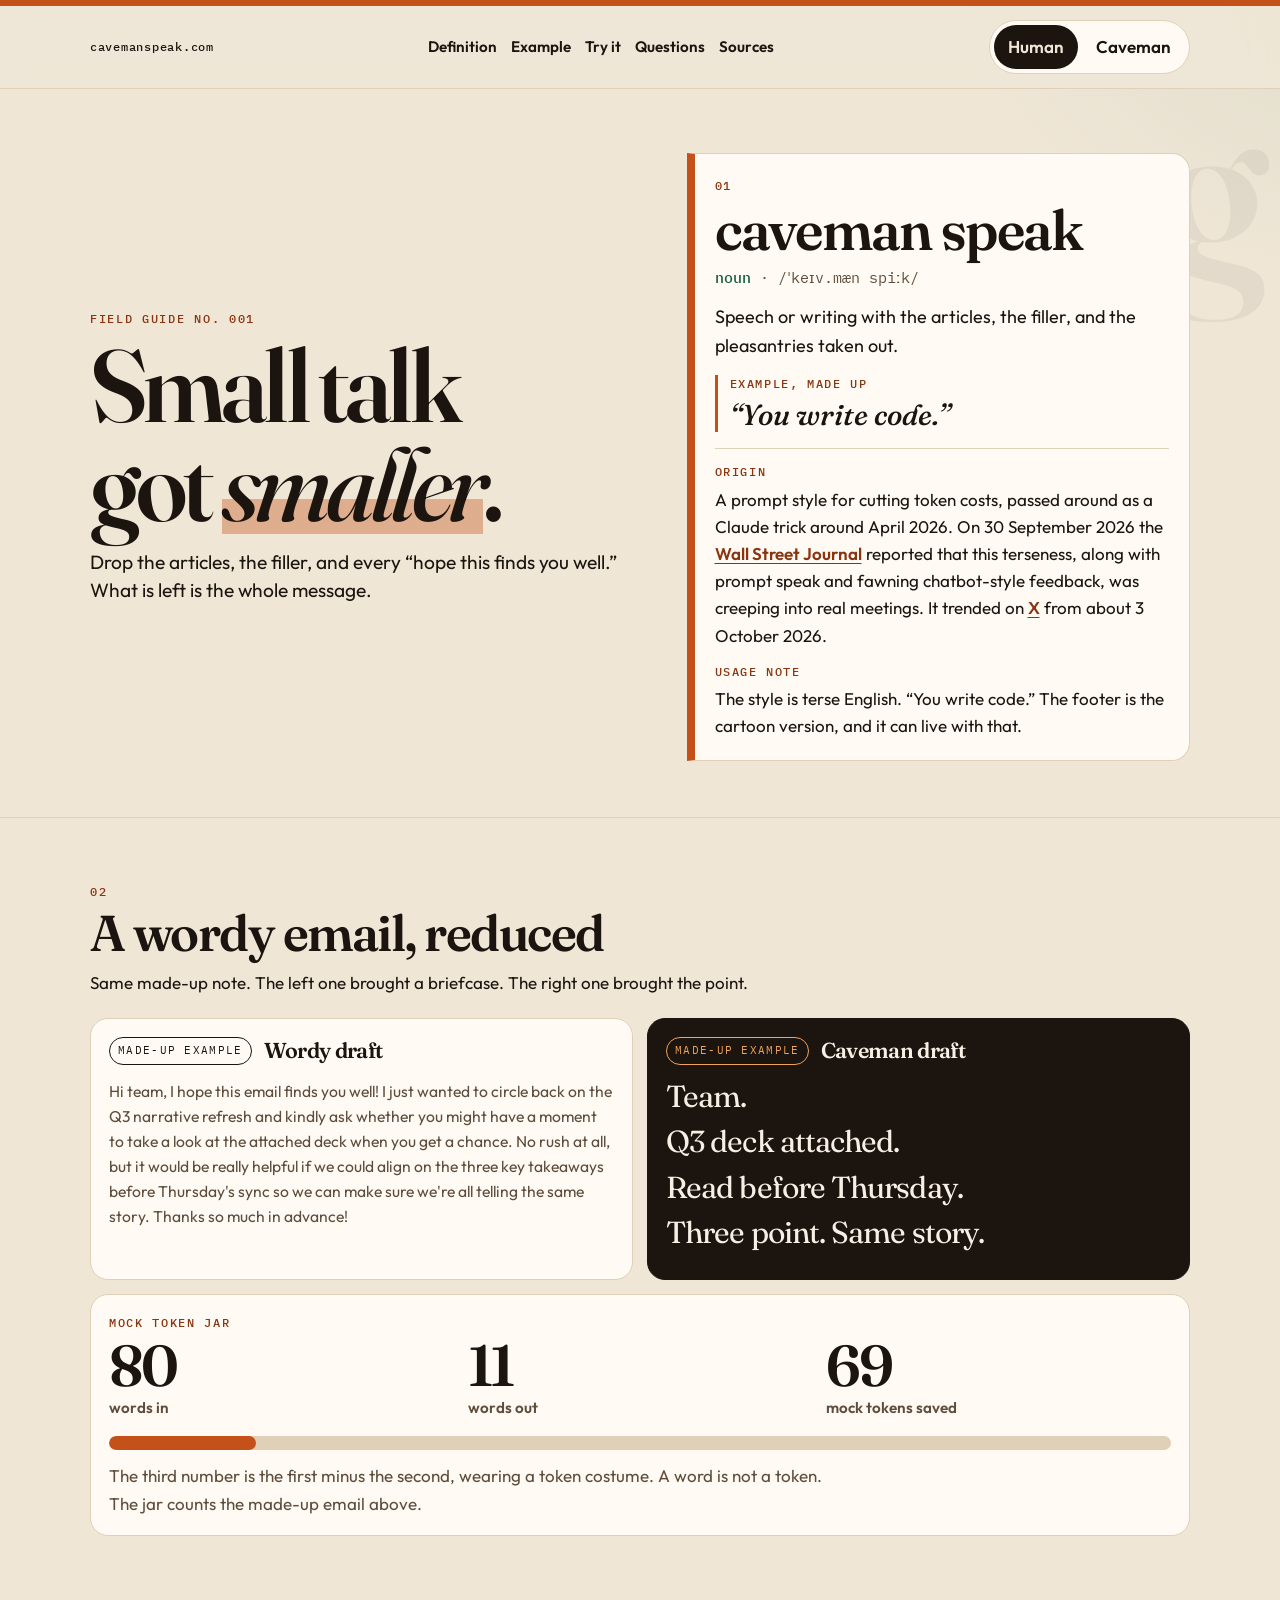
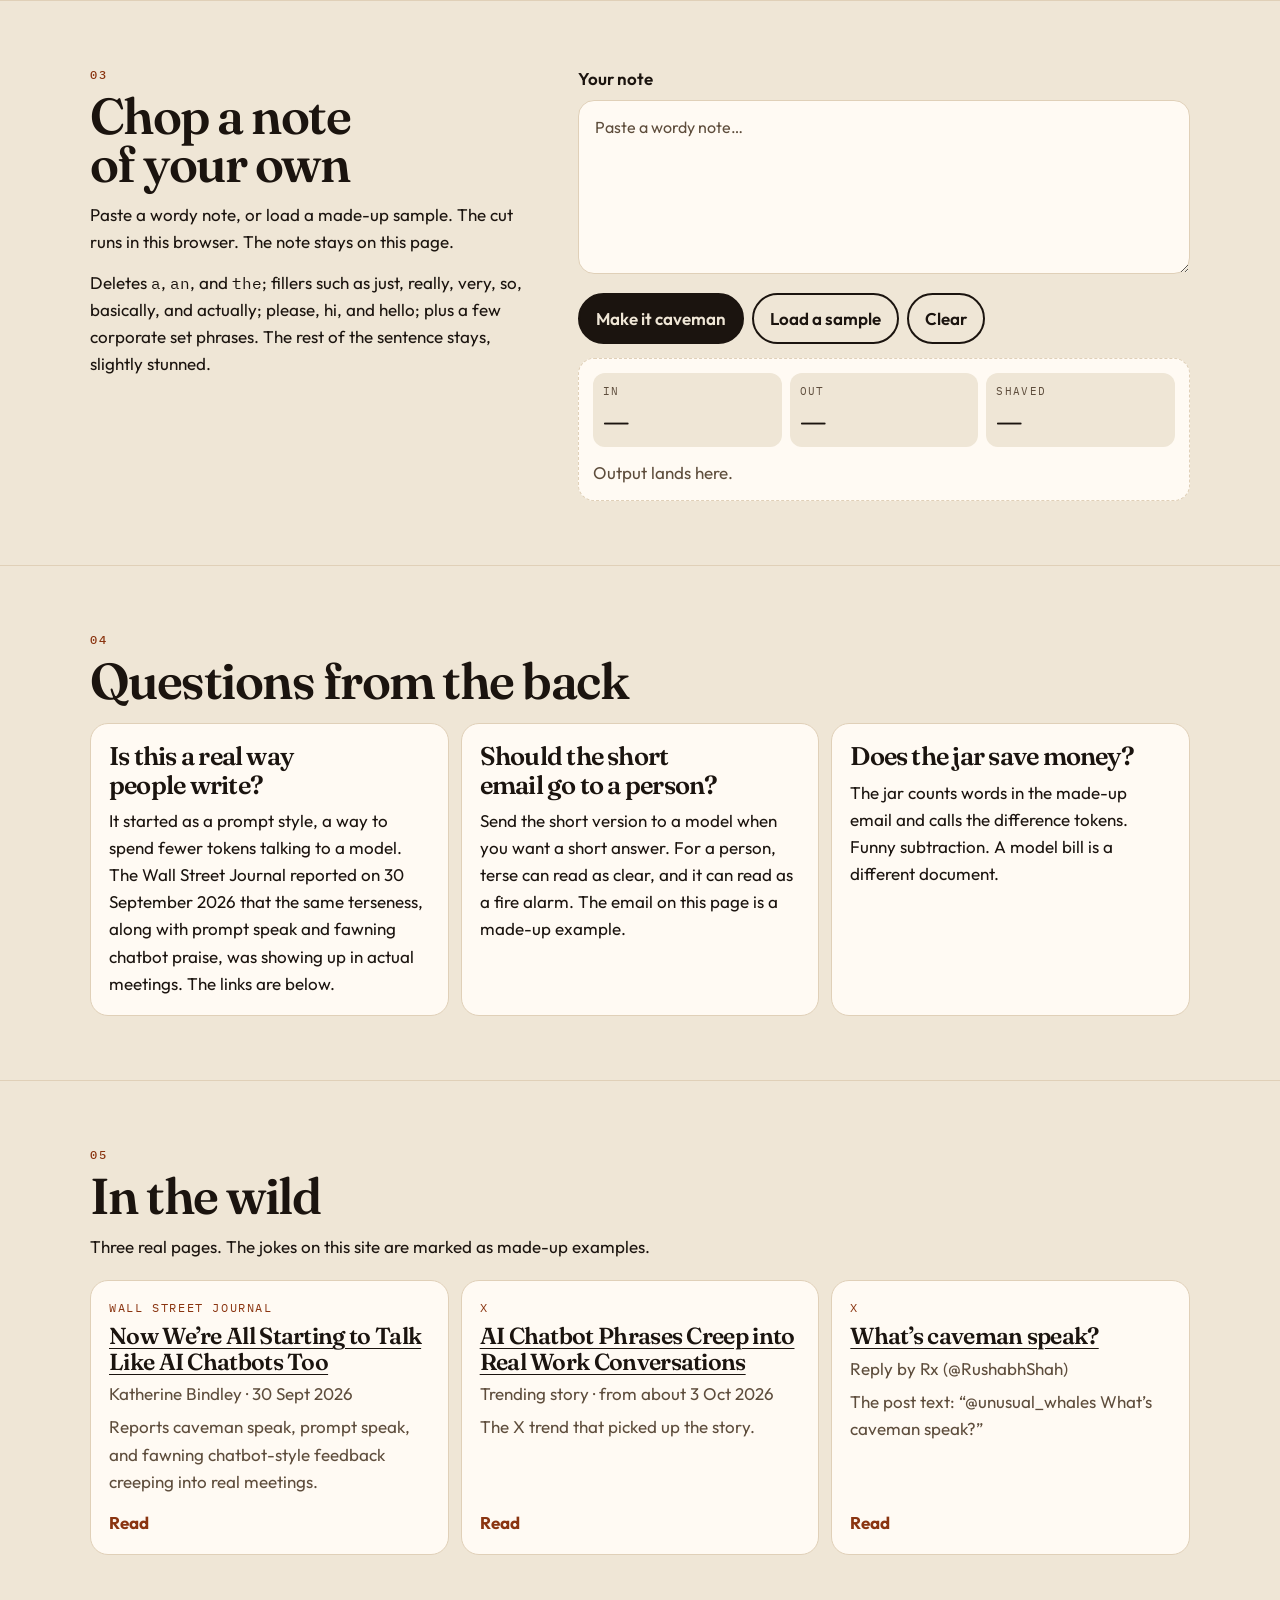
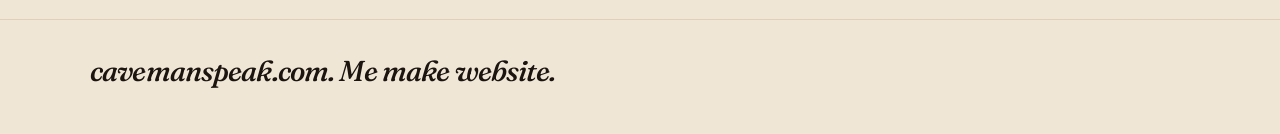
==== cavemanspeak/index.html @ 4d89d9ce "Add the cavemanspeak.com landing page. Give the repo one static folder per domain, with a cheeky cav" ====
<!DOCTYPE html>
<html lang="en">
<head>
  <meta charset="utf-8">
  <meta name="viewport" content="width=device-width, initial-scale=1">
  <title>Caveman speak — small talk got smaller</title>
  <meta name="description" content="Caveman speak: terse talk with no articles, filler, or pleasantries. A pocket definition, a made-up email, a toy counter, and the real sources.">
  <meta name="theme-color" content="#efe6d6">
  <meta name="format-detection" content="telephone=no">
  <link rel="canonical" href="https://cavemanspeak.com/">
  <meta property="og:type" content="website">
  <meta property="og:site_name" content="cavemanspeak.com">
  <meta property="og:title" content="Caveman speak — small talk got smaller">
  <meta property="og:description" content="Terse talk with no articles, filler, or pleasantries. A pocket definition, a made-up email, a toy counter, and the real sources.">
  <meta property="og:url" content="https://cavemanspeak.com/">
  <meta property="og:image" content="https://cavemanspeak.com/og.png">
  <meta property="og:image:type" content="image/png">
  <meta property="og:image:width" content="1200">
  <meta property="og:image:height" content="630">
  <meta property="og:image:alt" content="Caveman speak. Small talk got smaller. You write code.">
  <meta name="twitter:card" content="summary_large_image">
  <meta name="twitter:title" content="Caveman speak — small talk got smaller">
  <meta name="twitter:description" content="Terse talk with no articles, filler, or pleasantries. A pocket definition, a made-up email, a toy counter, and the real sources.">
  <meta name="twitter:image" content="https://cavemanspeak.com/og.png">
  <meta name="twitter:image:alt" content="Caveman speak. Small talk got smaller. You write code.">
  <link rel="icon" href="favicon.svg" type="image/svg+xml">
  <link rel="icon" href="favicon-32.png" type="image/png" sizes="32x32">
  <link rel="apple-touch-icon" href="apple-touch-icon.png">
  <script>
    (function () {
      try {
        if (localStorage.getItem("cavemanspeak-voice") === "caveman") {
          document.documentElement.dataset.mode = "caveman";
          var theme = document.querySelector('meta[name="theme-color"]');
          if (theme) theme.setAttribute("content", "#140e0a");
          document.title = "Caveman speak — small talk get small";
        }
      } catch (err) {}
    })();
  </script>
  <link rel="preconnect" href="https://fonts.googleapis.com">
  <link rel="preconnect" href="https://fonts.gstatic.com" crossorigin>
  <link href="https://fonts.googleapis.com/css2?family=Fraunces:ital,opsz,wght@0,9..144,500;0,9..144,600;0,9..144,700;1,9..144,500;1,9..144,600&family=IBM+Plex+Mono:wght@400;500&family=Outfit:wght@400;500;600;700&display=swap" rel="stylesheet">
  <link rel="stylesheet" href="styles.css">
  <script type="application/ld+json">
    {
      "@context": "https://schema.org",
      "@type": "WebPage",
      "name": "Caveman speak",
      "url": "https://cavemanspeak.com/",
      "inLanguage": "en",
      "description": "Caveman speak: terse talk with no articles, filler, or pleasantries. A pocket definition, a made-up email, a toy counter, and the real sources.",
      "about": {
        "@type": "DefinedTerm",
        "name": "caveman speak",
        "description": "Terse speech or writing with articles, filler, and pleasantries removed."
      }
    }
  </script>
</head>
<body>
  <a class="skip" href="#main">Skip to content</a>
  <header class="site-header" id="top">
    <div class="wrap header-inner">
      <p class="mark">cavemanspeak.com</p>
      <nav aria-label="On this page">
        <a href="#definition"><span class="say-human">Definition</span><span class="say-caveman">Mean</span></a>
        <a href="#example"><span class="say-human">Example</span><span class="say-caveman">Email</span></a>
        <a href="#try"><span class="say-human">Try it</span><span class="say-caveman">Cut</span></a>
        <a href="#questions"><span class="say-human">Questions</span><span class="say-caveman">Huh</span></a>
        <a href="#sources"><span class="say-human">Sources</span><span class="say-caveman">Proof</span></a>
      </nav>
      <div class="toggle" role="group" aria-label="Page voice">
        <button type="button" id="voice-human" aria-pressed="true">Human</button>
        <button type="button" id="voice-caveman" aria-pressed="false">Caveman</button>
      </div>
    </div>
  </header>

  <main id="main" tabindex="-1">
    <section class="hero">
      <div class="wrap hero-grid">
        <div class="hero-copy">
          <p class="kicker"><span class="say-human">Field guide no. 001</span><span class="say-caveman">Rock note no. 001</span></p>
          <h1>
            <span class="say-human">Small talk got <em>smaller</em>.</span>
            <span class="say-caveman">Small talk get <em>small</em>.</span>
          </h1>
          <p class="deck">
            <span class="say-human">Drop the articles, the filler, and every “hope this finds you well.” What is left is the whole message.</span>
            <span class="say-caveman">Drop article. Drop filler. Drop “hope this finds you well.” Rest is message.</span>
          </p>
        </div>

        <article class="specimen" id="definition">
          <p class="index-no">01</p>
          <h2 class="headword">caveman speak</h2>
          <p class="meta-line">
            <span class="pos"><span class="sr-only">Part of speech: </span>noun</span>
            <span aria-hidden="true"> · </span>
            <span class="pron"><span class="sr-only">Pronunciation: </span>/ˈkeɪv.mæn spiːk/</span>
          </p>
          <p class="definition">
            <span class="say-human">Speech or writing with the articles, the filler, and the pleasantries taken out.</span>
            <span class="say-caveman">Speech with article, filler, and pleasantry taken out.</span>
          </p>
          <div class="usage-block">
            <p class="field-label">Example, made up</p>
            <p class="usage">“You write code.”</p>
          </div>
          <hr class="rule">
          <p class="field-label">Origin</p>
          <p class="origin">
            <span class="say-human">A prompt style for cutting token costs, passed around as a Claude trick around April 2026. On 30 September 2026 the <a href="https://www.wsj.com/tech/ai/claude-chatgpt-ai-speak-chatbot-cb804933" target="_blank" rel="noopener noreferrer">Wall Street Journal<span class="sr-only"> (opens in a new tab): Now We’re All Starting to Talk Like AI Chatbots Too, Katherine Bindley, 30 Sept 2026</span></a> reported that this terseness, along with prompt speak and fawning chatbot-style feedback, was creeping into real meetings. It trended on <a href="https://x.com/i/trending/2106534716379746391" target="_blank" rel="noopener noreferrer">X<span class="sr-only"> (opens in a new tab): trending story, AI Chatbot Phrases Creep into Real Work Conversations</span></a> from about 3 October 2026.</span>
            <span class="say-caveman">Prompt style. Cut token cost. Claude trick, around April 2026. <a href="https://www.wsj.com/tech/ai/claude-chatgpt-ai-speak-chatbot-cb804933" target="_blank" rel="noopener noreferrer">Wall Street Journal<span class="sr-only"> (opens in a new tab): Now We’re All Starting to Talk Like AI Chatbots Too, Katherine Bindley, 30 Sept 2026</span></a>, 30 Sept 2026: terse talk, prompt speak, and fawning bot feedback creep into real meeting. <a href="https://x.com/i/trending/2106534716379746391" target="_blank" rel="noopener noreferrer">X<span class="sr-only"> (opens in a new tab): trending story, AI Chatbot Phrases Creep into Real Work Conversations</span></a> trend from about 3 Oct 2026.</span>
          </p>
          <p class="field-label">Usage note</p>
          <p>
            <span class="say-human">The style is terse English. “You write code.” The footer is the cartoon version, and it can live with that.</span>
            <span class="say-caveman">Style = terse English. “You write code.” Footer = cartoon. Footer fine.</span>
          </p>
        </article>
      </div>
    </section>

    <section class="block" id="example">
      <div class="wrap">
        <p class="index-no">02</p>
        <h2><span class="say-human">A wordy email, reduced</span><span class="say-caveman">Wordy email, reduced</span></h2>
        <p class="lede">
          <span class="say-human">Same made-up note. The left one brought a briefcase. The right one brought the point.</span>
          <span class="say-caveman">Same made-up note. Left one bring briefcase. Right one bring point.</span>
        </p>
        <div class="compare">
          <figure>
            <figcaption>
              <span class="tag">Made-up example</span>
              <span class="who say-human">Wordy draft</span>
              <span class="who say-caveman">Long draft</span>
            </figcaption>
            <div class="email" id="before-copy">
              <p>Hi team, I hope this email finds you well! I just wanted to circle back on the Q3 narrative refresh and kindly ask whether you might have a moment to take a look at the attached deck when you get a chance. No rush at all, but it would be really helpful if we could align on the three key takeaways before Thursday's sync so we can make sure we're all telling the same story. Thanks so much in advance!</p>
            </div>
          </figure>
          <figure class="after-card">
            <figcaption>
              <span class="tag">Made-up example</span>
              <span class="who say-human">Caveman draft</span>
              <span class="who say-caveman">Short draft</span>
            </figcaption>
            <div class="email grunt" id="after-copy">
              <p>Team.</p>
              <p>Q3 deck attached.</p>
              <p>Read before Thursday.</p>
              <p>Three point. Same story.</p>
            </div>
          </figure>
        </div>

        <div class="jar">
          <p class="kicker"><span class="say-human">Mock token jar</span><span class="say-caveman">Mock token jar</span></p>
          <div class="jar-grid">
            <p class="stat"><span class="stat-n" id="jar-in">80</span><span class="stat-l"><span class="say-human">words in</span><span class="say-caveman">word in</span></span></p>
            <p class="stat"><span class="stat-n" id="jar-out">11</span><span class="stat-l"><span class="say-human">words out</span><span class="say-caveman">word out</span></span></p>
            <p class="stat"><span class="stat-n" id="jar-saved">69</span><span class="stat-l"><span class="say-human">mock tokens saved</span><span class="say-caveman">fake token saved</span></span></p>
          </div>
          <div class="bar" id="bar" role="img" aria-label="11 of 80 words remain in the made-up example.">
            <span id="bar-fill"></span>
          </div>
          <p class="caption">
            <span class="say-human">The third number is the first minus the second, wearing a token costume. A word is not a token. The jar counts the made-up email above.</span>
            <span class="say-caveman">Third number = first minus second. Word in token costume. Jar count made-up email above.</span>
          </p>
        </div>
      </div>
    </section>

    <section class="block" id="try">
      <div class="wrap try-grid">
        <div>
          <p class="index-no">03</p>
          <h2><span class="say-human">Chop a note of your own</span><span class="say-caveman">Chop own note</span></h2>
          <p class="lede">
            <span class="say-human">Paste a wordy note, or load a made-up sample. The cut runs in this browser. The note stays on this page.</span>
            <span class="say-caveman">Paste wordy note, or load made-up sample. Cut run in this browser. Note stay on this page.</span>
          </p>
          <p class="help" id="toy-help">
            <span class="say-human">Deletes <em>a</em>, <em>an</em>, and <em>the</em>; fillers such as just, really, very, so, basically, and actually; please, hi, and hello; plus a few corporate set phrases. The rest of the sentence stays, slightly stunned.</span>
            <span class="say-caveman">Delete a, an, the. Delete just, really, very, so, basically, actually. Delete please, hi, hello. Delete few corporate phrase. Rest of sentence stay.</span>
          </p>
        </div>
        <form id="chopper" aria-describedby="toy-help">
          <label for="note">Your note</label>
          <textarea id="note" name="note" rows="6" maxlength="4000" spellcheck="true" placeholder="Paste a wordy note…"></textarea>
          <div class="actions">
            <button type="submit" class="btn"><span class="say-human">Make it caveman</span><span class="say-caveman">Cut note</span></button>
            <button type="button" class="btn secondary" id="load-sample"><span class="say-human">Load a sample</span><span class="say-caveman">Load sample</span></button>
            <button type="button" class="btn secondary" id="clear-note"><span class="say-human">Clear</span><span class="say-caveman">Wipe</span></button>
          </div>
          <div class="toy-stage" id="toy-stage">
            <dl class="counts">
              <div>
                <dt><span class="say-human">In</span><span class="say-caveman">In</span></dt>
                <dd id="count-in">—</dd>
              </div>
              <div>
                <dt><span class="say-human">Out</span><span class="say-caveman">Out</span></dt>
                <dd id="count-out">—</dd>
              </div>
              <div>
                <dt><span class="say-human">Shaved</span><span class="say-caveman">Gone</span></dt>
                <dd id="count-cut">—</dd>
              </div>
            </dl>
            <p id="toy-hint" class="hint"><span class="say-human">Output lands here.</span><span class="say-caveman">Result land here.</span></p>
            <p id="toy-out" aria-live="polite"></p>
          </div>
          <noscript>
            <p>The chopper needs JavaScript. The made-up email above still works.</p>
          </noscript>
        </form>
      </div>
    </section>

    <section class="block" id="questions">
      <div class="wrap">
        <p class="index-no">04</p>
        <h2><span class="say-human">Questions from the back</span><span class="say-caveman">Question from back</span></h2>
        <div class="faq">
          <article>
            <h3><span class="say-human">Is this a real way people write?</span><span class="say-caveman">People write like this?</span></h3>
            <p>
              <span class="say-human">It started as a prompt style, a way to spend fewer tokens talking to a model. The Wall Street Journal reported on 30 September 2026 that the same terseness, along with prompt speak and fawning chatbot praise, was showing up in actual meetings. The links are below.</span>
              <span class="say-caveman">Start as prompt. Save token. Journal say 30 Sept 2026: terse talk, prompt speak, and fawning bot praise show up in meeting. Link below.</span>
            </p>
          </article>
          <article>
            <h3><span class="say-human">Should the short email go to a person?</span><span class="say-caveman">Send short email to human?</span></h3>
            <p>
              <span class="say-human">Send the short version to a model when you want a short answer. For a person, terse can read as clear, and it can read as a fire alarm. The email on this page is a made-up example.</span>
              <span class="say-caveman">Short prompt to robot, fine. Short note to human, read room. Email on this page is made-up example.</span>
            </p>
          </article>
          <article>
            <h3><span class="say-human">Does the jar save money?</span><span class="say-caveman">Jar save money?</span></h3>
            <p>
              <span class="say-human">The jar counts words in the made-up email and calls the difference tokens. Funny subtraction. A model bill is a different document.</span>
              <span class="say-caveman">Jar count word in made-up email. Jar call difference token. Model bill is different document.</span>
            </p>
          </article>
        </div>
      </div>
    </section>

    <section class="block" id="sources">
      <div class="wrap">
        <p class="index-no">05</p>
        <h2><span class="say-human">In the wild</span><span class="say-caveman">In wild</span></h2>
        <p class="lede">
          <span class="say-human">Three real pages. The jokes on this site are marked as made-up examples.</span>
          <span class="say-caveman">Three real page. Joke on this site marked made-up example.</span>
        </p>
        <ul class="sources">
          <li>
            <a href="https://www.wsj.com/tech/ai/claude-chatgpt-ai-speak-chatbot-cb804933" target="_blank" rel="noopener noreferrer">
              <span class="src-kicker">Wall Street Journal</span>
              <span class="src-title">Now We’re All Starting to Talk Like AI Chatbots Too</span>
              <span class="src-meta">Katherine Bindley · 30 Sept 2026</span>
              <span class="src-blurb">Reports caveman speak, prompt speak, and fawning chatbot-style feedback creeping into real meetings.</span>
              <span class="src-go">Read <span class="sr-only">(opens in a new tab)</span></span>
            </a>
          </li>
          <li>
            <a href="https://x.com/i/trending/2106534716379746391" target="_blank" rel="noopener noreferrer">
              <span class="src-kicker">X</span>
              <span class="src-title">AI Chatbot Phrases Creep into Real Work Conversations</span>
              <span class="src-meta">Trending story · from about 3 Oct 2026</span>
              <span class="src-blurb">The X trend that picked up the story.</span>
              <span class="src-go">Read <span class="sr-only">(opens in a new tab)</span></span>
            </a>
          </li>
          <li>
            <a href="https://x.com/RushabhShah/status/2106486625966735460" target="_blank" rel="noopener noreferrer">
              <span class="src-kicker">X</span>
              <span class="src-title">What’s caveman speak?</span>
              <span class="src-meta">Reply by Rx (@RushabhShah)</span>
              <span class="src-blurb">The post text: “@unusual_whales What’s caveman speak?”</span>
              <span class="src-go">Read <span class="sr-only">(opens in a new tab)</span></span>
            </a>
          </li>
        </ul>
      </div>
    </section>
  </main>

  <footer class="site-footer">
    <div class="wrap">
      <p>cavemanspeak.com. Me make website.</p>
    </div>
  </footer>
  <p id="mode-status" class="sr-only" aria-live="polite"></p>
  <script src="site.js"></script>
</body>
</html>
---- cavemanspeak/styles.css ----
:root {
  --bg: #efe6d6;
  --ink: #1b140f;
  --muted: #5e4d3c;
  --card: #fffaf3;
  --line: #e0d0b8;
  --clay: #c4511a;
  --clay-deep: #8a3410;
  --moss: #145c3e;
  --focus: #8a3410;
  --glow-a: rgba(196, 81, 26, 0.1);
  --glow-b: rgba(20, 92, 62, 0.07);
  --header: rgba(239, 230, 214, 0.94);
  --serif: "Fraunces", "Iowan Old Style", Georgia, serif;
  --sans: "Outfit", "Avenir Next", "Segoe UI", sans-serif;
  --mono: "IBM Plex Mono", ui-monospace, monospace;
  color-scheme: light;
}

:root[data-mode="caveman"] {
  --bg: #140e0a;
  --ink: #f6efe4;
  --muted: #d4c3ae;
  --card: #241910;
  --line: #4a3828;
  --clay: #f0a35a;
  --clay-deep: #f0a35a;
  --moss: #9dceb0;
  --focus: #f0a35a;
  --glow-a: rgba(240, 163, 90, 0.16);
  --glow-b: rgba(196, 81, 26, 0.1);
  --header: rgba(20, 14, 10, 0.94);
  color-scheme: dark;
}

*,
*::before,
*::after {
  box-sizing: border-box;
}

[hidden] {
  display: none !important;
}

html {
  scroll-behavior: smooth;
}

body {
  margin: 0;
  min-height: 100vh;
  display: flex;
  flex-direction: column;
  color: var(--ink);
  background-color: var(--bg);
  background-image:
    radial-gradient(1000px 480px at -10% -10%, var(--glow-a), transparent 60%),
    radial-gradient(820px 520px at 110% 0%, var(--glow-b), transparent 55%);
  font-family: var(--sans);
  font-size: 1.0625rem;
  line-height: 1.6;
}

main {
  flex: 1;
}

p {
  margin: 0 0 0.8em;
}

p:last-child {
  margin-bottom: 0;
}

h1,
h2,
h3 {
  font-family: var(--serif);
  font-optical-sizing: auto;
  font-weight: 600;
  letter-spacing: -0.03em;
  line-height: 0.96;
  text-wrap: balance;
}

a {
  color: var(--clay-deep);
  text-underline-offset: 0.18em;
}

a:hover {
  color: var(--ink);
}

:focus {
  outline: none;
}

:focus-visible {
  outline: 3px solid var(--focus);
  outline-offset: 3px;
}

.skip {
  position: absolute;
  left: 12px;
  top: 12px;
  transform: translateY(-160%);
  background: #1b140f;
  color: #f6efe4;
  padding: 10px 14px;
  border-radius: 999px;
  z-index: 30;
  text-decoration: none;
  font-weight: 600;
}

.skip:focus {
  transform: none;
}

.sr-only {
  position: absolute;
  width: 1px;
  height: 1px;
  padding: 0;
  margin: -1px;
  overflow: hidden;
  clip: rect(0, 0, 0, 0);
  white-space: nowrap;
  border: 0;
}

.say-caveman {
  display: none;
}

:root[data-mode="caveman"] .say-human {
  display: none;
}

:root[data-mode="caveman"] .say-caveman {
  display: inline;
}

.wrap {
  width: min(1100px, calc(100% - 32px));
  margin-inline: auto;
}

.site-header {
  position: sticky;
  top: 0;
  z-index: 10;
  border-top: 6px solid var(--clay);
  border-bottom: 1px solid var(--line);
  background: var(--header);
  backdrop-filter: blur(12px);
}

.header-inner {
  display: flex;
  flex-wrap: wrap;
  align-items: center;
  justify-content: space-between;
  gap: 10px 18px;
  padding: 12px 0;
}

.mark {
  margin: 0;
  font-family: var(--mono);
  font-size: 0.78rem;
  letter-spacing: 0.06em;
  font-weight: 500;
}

nav {
  display: flex;
  flex-wrap: wrap;
  gap: 6px 14px;
  order: 3;
  width: 100%;
}

nav a {
  color: var(--ink);
  font-weight: 600;
  font-size: 0.95rem;
  text-decoration-color: transparent;
  text-underline-offset: 0.22em;
}

nav a:hover,
nav a:focus-visible {
  text-decoration-color: currentColor;
  color: var(--ink);
}

.toggle {
  display: inline-flex;
  gap: 4px;
  padding: 4px;
  border: 1px solid var(--line);
  border-radius: 999px;
  background: var(--card);
}

.toggle button {
  border: 0;
  background: transparent;
  color: var(--ink);
  border-radius: 999px;
  min-height: 44px;
  padding: 8px 14px;
  font: inherit;
  font-weight: 600;
  cursor: pointer;
}

.toggle button:hover {
  background: var(--line);
}

.toggle button[aria-pressed="true"] {
  background: var(--ink);
  color: var(--bg);
}

.toggle button[aria-pressed="true"]:hover {
  background: var(--ink);
}

.hero {
  position: relative;
  overflow: clip;
  padding: 36px 0 28px;
}

.hero::before {
  content: "ug";
  position: absolute;
  right: 2%;
  top: 8px;
  font-family: var(--serif);
  font-weight: 600;
  font-size: clamp(6rem, 18vw, 14rem);
  line-height: 0.8;
  letter-spacing: -0.06em;
  color: var(--ink);
  opacity: 0.05;
  pointer-events: none;
  user-select: none;
}

.hero-copy,
.specimen {
  position: relative;
}

.kicker,
.index-no {
  margin: 0 0 8px;
  font-family: var(--mono);
  font-size: 0.75rem;
  letter-spacing: 0.14em;
  text-transform: uppercase;
  color: var(--clay-deep);
  font-weight: 500;
}

h1 {
  margin: 0 0 16px;
  font-size: clamp(2.8rem, 11vw, 6.4rem);
  letter-spacing: -0.045em;
}

h1 em {
  font-style: italic;
  font-weight: 500;
  background-image: linear-gradient(transparent 62%, rgba(196, 81, 26, 0.38) 62%, rgba(196, 81, 26, 0.38) 90%, transparent 90%);
}

:root[data-mode="caveman"] h1 em {
  background-image: linear-gradient(transparent 62%, rgba(240, 163, 90, 0.45) 62%, rgba(240, 163, 90, 0.45) 90%, transparent 90%);
}

.deck {
  max-width: 36rem;
  font-size: 1.2rem;
  line-height: 1.45;
}

.specimen {
  margin-top: 28px;
  background: var(--card);
  border: 1px solid var(--line);
  border-left: 8px solid var(--clay);
  border-radius: 0 18px 18px 0;
  padding: 22px 20px 20px;
}

.headword {
  margin: 0;
  font-size: clamp(2.3rem, 5vw, 3.5rem);
}

.meta-line {
  margin: 8px 0 14px;
  color: var(--muted);
  font-family: var(--mono);
  font-size: 0.95rem;
}

.pos {
  color: var(--moss);
  font-weight: 500;
}

.definition {
  font-size: 1.125rem;
}

.field-label {
  margin: 14px 0 4px;
  font-family: var(--mono);
  font-size: 0.72rem;
  letter-spacing: 0.14em;
  text-transform: uppercase;
  color: var(--clay-deep);
  font-weight: 500;
}

.usage-block {
  margin: 14px 0 4px;
  padding-left: 12px;
  border-left: 3px solid var(--clay);
}

.usage {
  margin: 0;
  font-family: var(--serif);
  font-style: italic;
  font-weight: 500;
  font-size: clamp(1.45rem, 3vw, 1.8rem);
  line-height: 1.2;
}

.rule {
  border: 0;
  border-top: 1px solid var(--line);
  margin: 16px 0 4px;
}

.origin a {
  font-weight: 600;
}

.block {
  padding: 48px 0;
  border-top: 1px solid var(--line);
  scroll-margin-top: 6.5rem;
}

#definition {
  scroll-margin-top: 6.5rem;
}

h2 {
  margin: 0 0 12px;
  font-size: clamp(2rem, 5vw, 3.15rem);
}

.lede,
.help {
  max-width: 42rem;
}

.help em {
  font-family: var(--mono);
  font-style: normal;
  font-size: 0.92em;
}

.compare {
  display: grid;
  gap: 14px;
  margin-top: 22px;
}

figure {
  margin: 0;
  display: flex;
  flex-direction: column;
  gap: 14px;
  min-width: 0;
  background: var(--card);
  border: 1px solid var(--line);
  border-radius: 18px;
  padding: 18px;
}

figcaption {
  display: flex;
  flex-wrap: wrap;
  align-items: center;
  gap: 8px 12px;
}

.tag {
  font-family: var(--mono);
  font-size: 0.68rem;
  letter-spacing: 0.12em;
  text-transform: uppercase;
  border: 1px solid currentColor;
  border-radius: 999px;
  padding: 4px 8px;
}

.who {
  font-family: var(--serif);
  font-size: 1.35rem;
  font-weight: 600;
  letter-spacing: -0.03em;
  line-height: 1;
}

.email {
  color: var(--muted);
  font-size: 0.98rem;
}

.after-card {
  background: #1b140f;
  color: #f6efe4;
  border-color: #1b140f;
}

.after-card .tag {
  color: #f0a35a;
}

.after-card .email,
.after-card .who {
  color: #f6efe4;
}

.grunt p {
  font-family: var(--serif);
  font-size: clamp(1.45rem, 2.4vw, 1.9rem);
  line-height: 1.15;
  letter-spacing: -0.03em;
  color: #f6efe4;
  margin: 0 0 0.35em;
}

:root[data-mode="caveman"] .after-card {
  background: #f6efe4;
  color: #1b140f;
  border-color: #f6efe4;
}

:root[data-mode="caveman"] .after-card .tag {
  color: #8a3410;
}

:root[data-mode="caveman"] .after-card .email,
:root[data-mode="caveman"] .after-card .who,
:root[data-mode="caveman"] .grunt p {
  color: #1b140f;
}

.jar {
  margin-top: 14px;
  background: var(--card);
  border: 1px solid var(--line);
  border-radius: 18px;
  padding: 18px;
}

.jar-grid {
  display: grid;
  gap: 14px;
  margin: 8px 0 16px;
}

.stat {
  margin: 0;
}

.stat-n {
  display: block;
  font-family: var(--serif);
  font-size: clamp(2.6rem, 6vw, 3.6rem);
  line-height: 0.9;
  letter-spacing: -0.04em;
  font-weight: 600;
}

.stat-l {
  display: block;
  margin-top: 4px;
  color: var(--muted);
  font-weight: 600;
  font-size: 0.95rem;
}

.bar {
  height: 14px;
  border-radius: 999px;
  background: var(--line);
  overflow: hidden;
}

#bar-fill {
  display: block;
  width: 13.75%;
  height: 100%;
  background: var(--clay);
  border-radius: inherit;
}

.caption {
  margin: 12px 0 0;
  color: var(--muted);
  max-width: 46rem;
}

.try-grid {
  display: grid;
  gap: 22px;
}

label {
  display: block;
  margin-bottom: 8px;
  font-weight: 600;
}

textarea {
  width: 100%;
  min-height: 150px;
  resize: vertical;
  border-radius: 16px;
  border: 1px solid var(--line);
  background: var(--card);
  color: var(--ink);
  padding: 14px 16px;
  font: inherit;
  font-size: 1rem;
  line-height: 1.5;
  caret-color: var(--clay);
}

textarea::placeholder {
  color: var(--muted);
  opacity: 1;
}

.actions {
  display: flex;
  flex-wrap: wrap;
  gap: 8px;
  margin-top: 12px;
}

.btn {
  border: 2px solid var(--ink);
  background: var(--ink);
  color: var(--bg);
  border-radius: 999px;
  min-height: 48px;
  padding: 10px 16px;
  font: inherit;
  font-weight: 600;
  cursor: pointer;
}

.btn:hover {
  background: var(--clay-deep);
  border-color: var(--clay-deep);
  color: #fffaf3;
}

:root[data-mode="caveman"] .btn:hover {
  background: var(--clay);
  border-color: var(--clay);
  color: #1b140f;
}

.btn.secondary {
  background: transparent;
  color: var(--ink);
}

.btn.secondary:hover,
:root[data-mode="caveman"] .btn.secondary:hover {
  background: var(--card);
  border-color: var(--ink);
  color: var(--ink);
}

.toy-stage {
  margin-top: 14px;
  padding: 14px;
  border-radius: 16px;
  border: 1px dashed var(--line);
  background: var(--card);
}

.toy-stage.is-ready {
  border-style: solid;
}

.counts {
  display: grid;
  grid-template-columns: repeat(3, minmax(0, 1fr));
  gap: 8px;
  margin: 0 0 12px;
}

.counts div {
  background: var(--bg);
  border-radius: 12px;
  padding: 10px;
}

.counts dt {
  margin: 0;
  font-family: var(--mono);
  font-size: 0.68rem;
  letter-spacing: 0.12em;
  text-transform: uppercase;
  color: var(--muted);
}

.counts dd {
  margin: 4px 0 0;
  font-family: var(--serif);
  font-size: clamp(1.6rem, 4vw, 2rem);
  line-height: 1;
  font-weight: 600;
}

.hint {
  margin: 0;
  color: var(--muted);
}

#toy-out {
  margin: 0;
  font-family: var(--serif);
  font-size: clamp(1.35rem, 3vw, 1.7rem);
  line-height: 1.25;
  letter-spacing: -0.02em;
  white-space: pre-wrap;
  overflow-wrap: anywhere;
}

#toy-out:empty {
  display: none;
}

.faq {
  display: grid;
  gap: 12px;
  margin-top: 18px;
}

.faq article {
  background: var(--card);
  border: 1px solid var(--line);
  border-radius: 18px;
  padding: 18px;
}

.faq h3 {
  margin: 0 0 8px;
  font-size: clamp(1.35rem, 2vw, 1.6rem);
  line-height: 1.1;
}

.sources {
  list-style: none;
  padding: 0;
  margin: 20px 0 0;
  display: grid;
  gap: 12px;
}

.sources a {
  display: flex;
  flex-direction: column;
  align-items: flex-start;
  gap: 6px;
  height: 100%;
  padding: 18px;
  border: 1px solid var(--line);
  border-radius: 18px;
  background: var(--card);
  color: inherit;
  text-decoration: none;
}

.sources a:hover {
  border-color: var(--ink);
  color: inherit;
}

.src-kicker {
  font-family: var(--mono);
  font-size: 0.72rem;
  letter-spacing: 0.14em;
  text-transform: uppercase;
  color: var(--clay-deep);
}

.src-title {
  font-family: var(--serif);
  font-size: 1.45rem;
  line-height: 1.1;
  letter-spacing: -0.03em;
  font-weight: 600;
  text-decoration: underline;
  text-decoration-thickness: 1px;
  text-underline-offset: 0.16em;
}

.src-meta,
.src-blurb {
  color: var(--muted);
}

.src-go {
  margin-top: auto;
  padding-top: 8px;
  font-weight: 700;
  color: var(--clay-deep);
}

.site-footer {
  border-top: 1px solid var(--line);
  padding: 28px 0 40px;
}

.site-footer p {
  margin: 0;
  font-family: var(--serif);
  font-style: italic;
  font-weight: 500;
  font-size: clamp(1.35rem, 3vw, 1.8rem);
  letter-spacing: -0.03em;
}

@media (min-width: 720px) {
  .wrap {
    width: min(1100px, calc(100% - 64px));
  }

  .jar-grid {
    grid-template-columns: repeat(3, 1fr);
  }

  .faq {
    grid-template-columns: repeat(3, 1fr);
    align-items: stretch;
  }
}

@media (min-width: 880px) {
  .header-inner {
    display: grid;
    grid-template-columns: auto 1fr auto;
    align-items: center;
    gap: 24px;
    padding: 14px 0;
  }

  nav {
    order: 0;
    width: auto;
    justify-content: center;
  }

  .hero {
    padding: 64px 0 56px;
  }

  .hero-grid {
    display: grid;
    grid-template-columns: minmax(0, 1.05fr) minmax(300px, 0.95fr);
    gap: 40px;
    align-items: center;
  }

  .specimen {
    margin-top: 0;
  }

  .compare {
    grid-template-columns: 1fr 1fr;
    align-items: stretch;
  }

  .try-grid {
    grid-template-columns: minmax(0, 0.85fr) minmax(0, 1.15fr);
    gap: 36px;
    align-items: start;
  }

  .sources {
    grid-template-columns: repeat(3, 1fr);
  }

  .block {
    padding: 64px 0;
  }
}

@media (forced-colors: active) {
  .specimen,
  figure,
  .jar,
  .faq article,
  .sources a,
  .toy-stage,
  .toggle {
    border: 1px solid CanvasText;
  }

  #bar-fill,
  .btn,
  .toggle button[aria-pressed="true"] {
    forced-color-adjust: none;
  }
}

@media (prefers-reduced-motion: reduce) {
  html {
    scroll-behavior: auto;
  }

  *,
  *::before,
  *::after {
    transition: none !important;
    animation: none !important;
  }
}
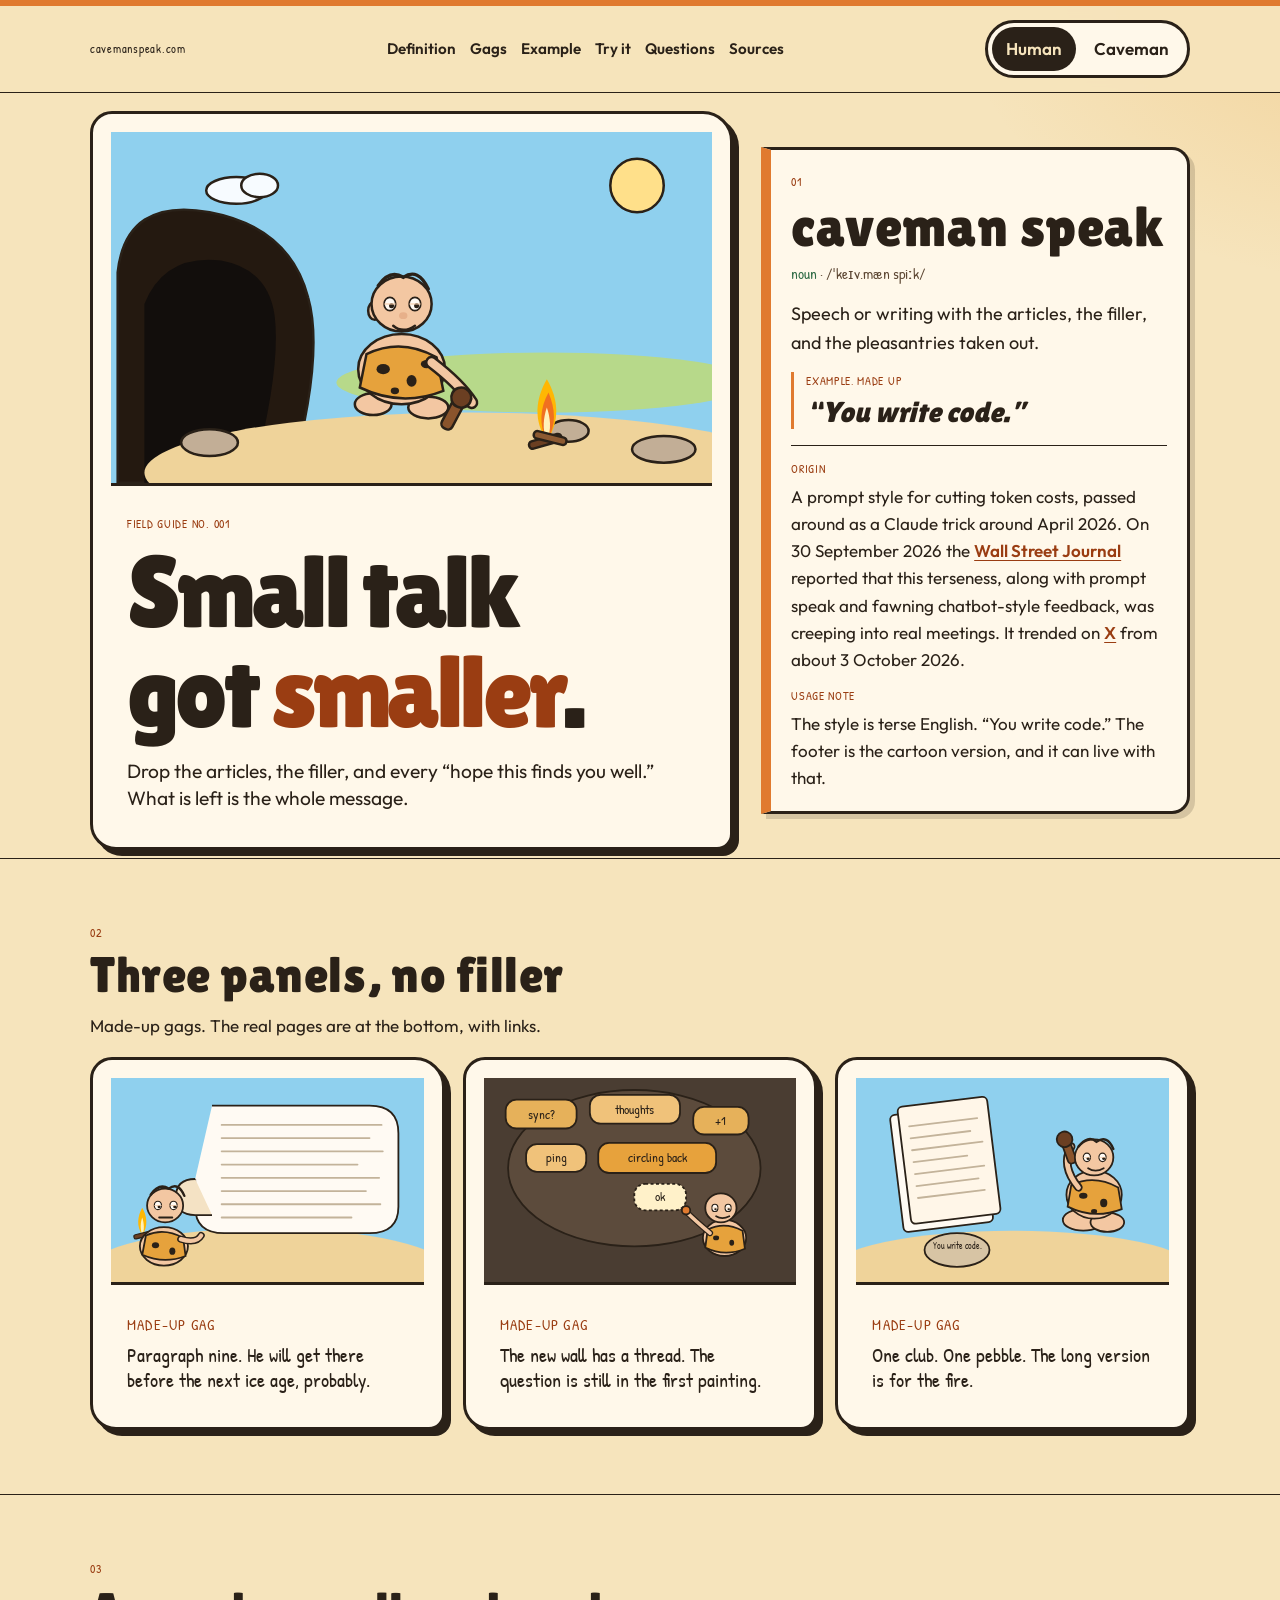
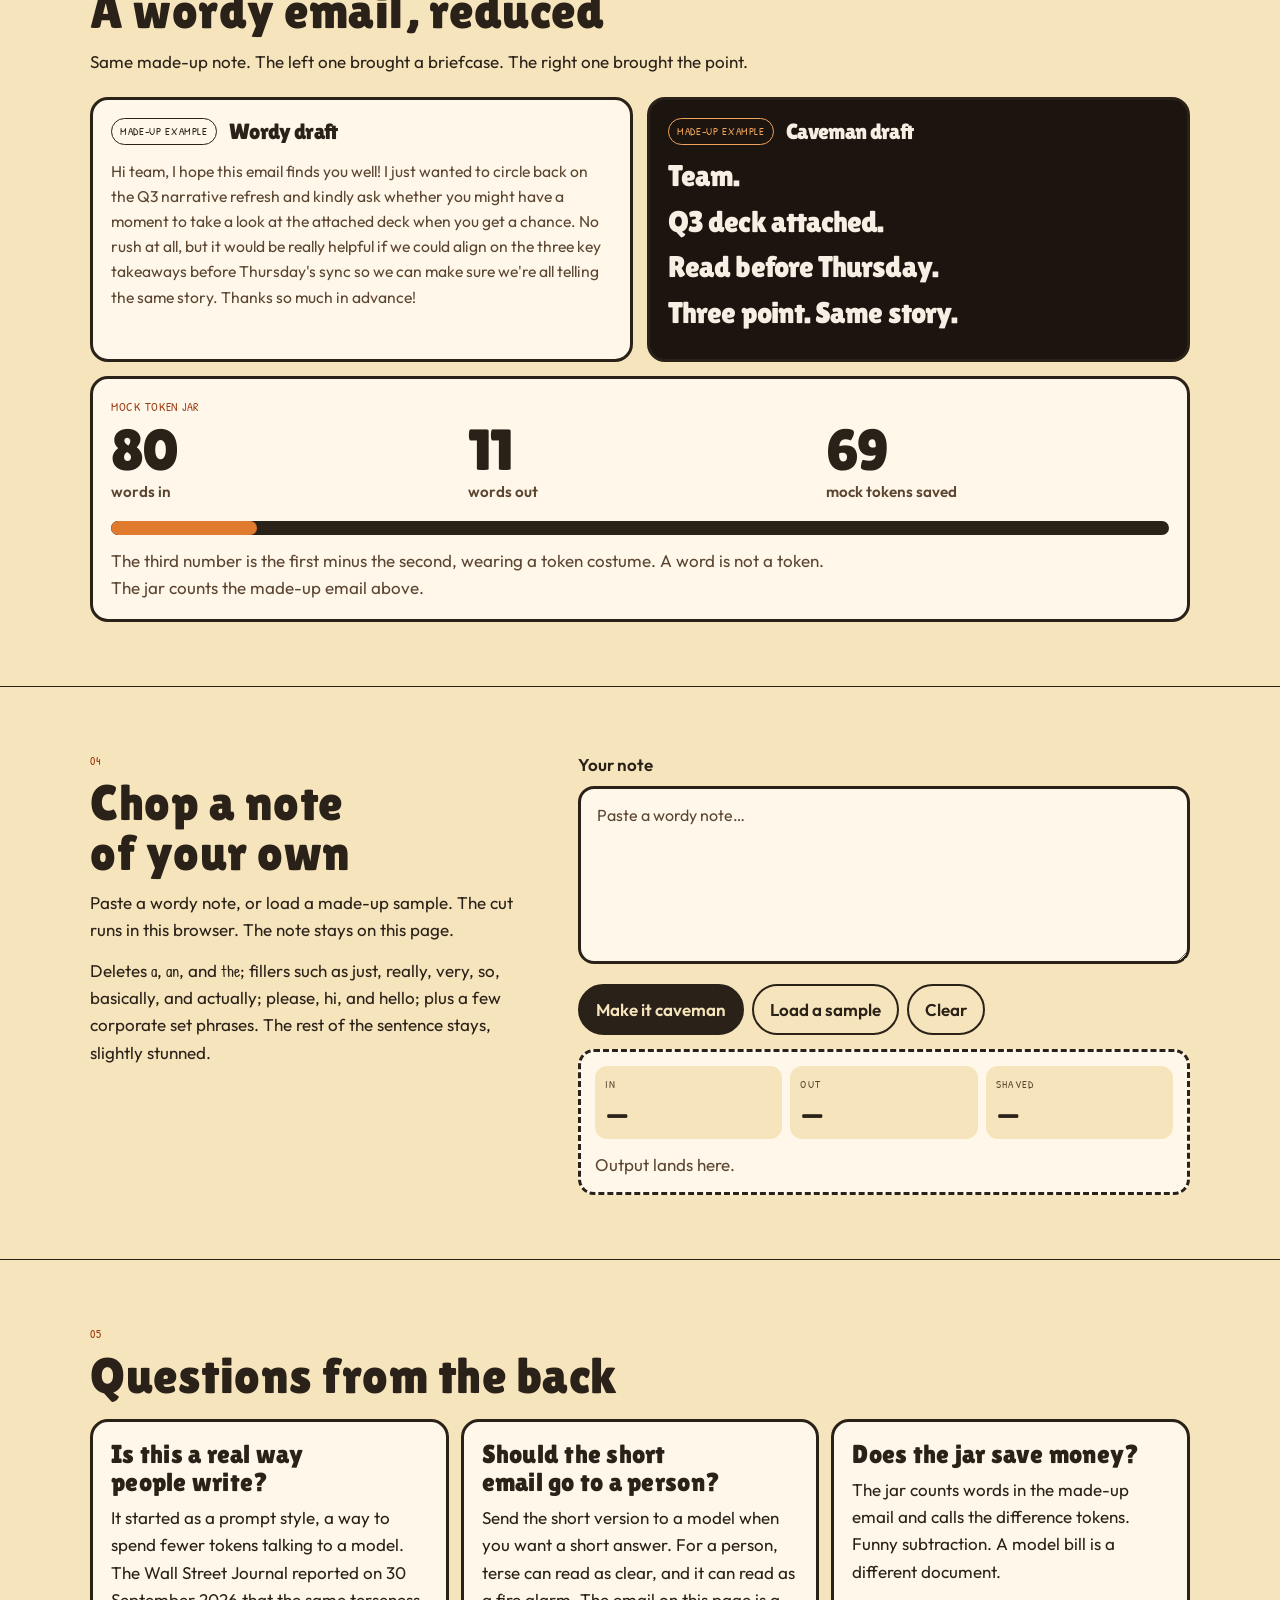
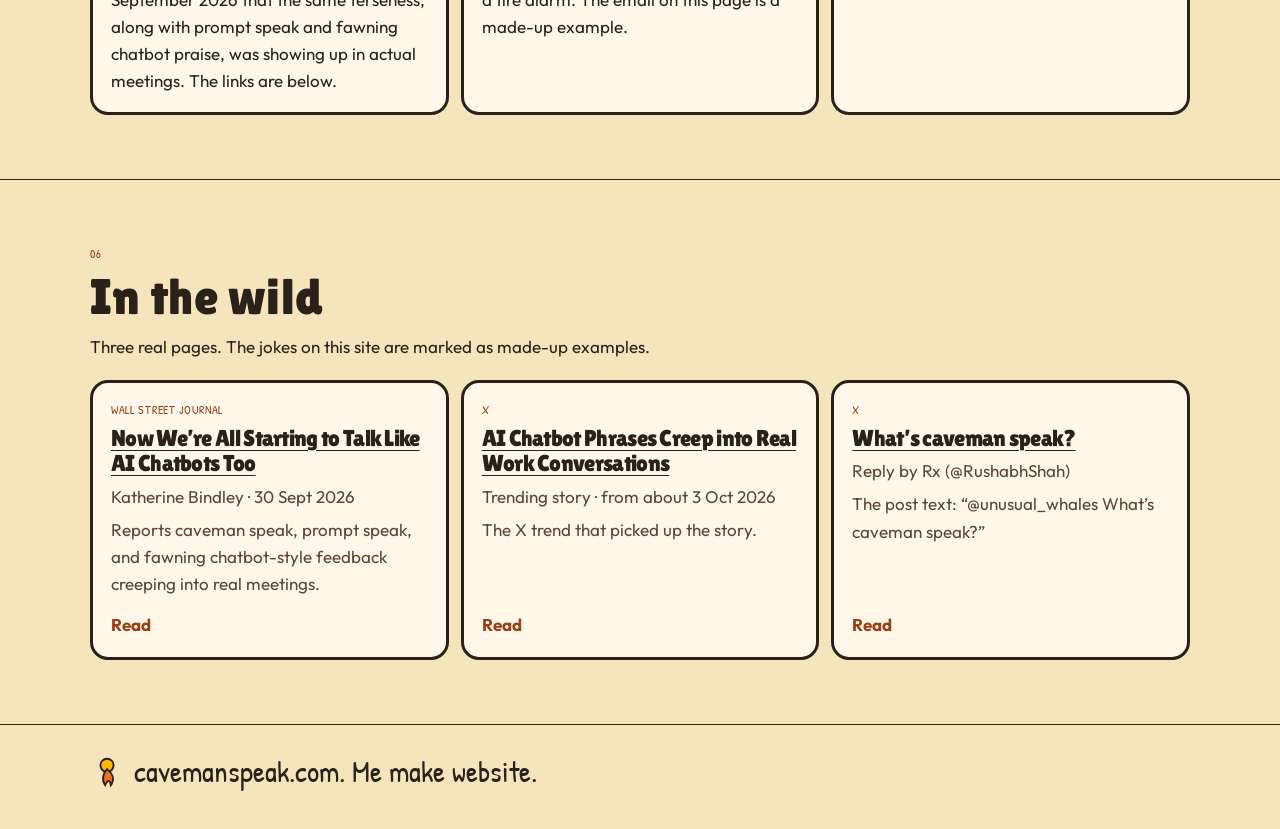
==== commit 967b443c: "Turn the cavemanspeak page into an original cartoon. Add hand-drawn scenes, three made-up gag panels" ====
--- a/cavemanspeak/index.html
+++ b/cavemanspeak/index.html
@@ -5,7 +5,7 @@
   <meta name="viewport" content="width=device-width, initial-scale=1">
   <title>Caveman speak — small talk got smaller</title>
   <meta name="description" content="Caveman speak: terse talk with no articles, filler, or pleasantries. A pocket definition, a made-up email, a toy counter, and the real sources.">
-  <meta name="theme-color" content="#efe6d6">
+  <meta name="theme-color" content="#f6e4bc">
   <meta name="format-detection" content="telephone=no">
   <link rel="canonical" href="https://cavemanspeak.com/">
   <meta property="og:type" content="website">
@@ -32,7 +32,7 @@
         if (localStorage.getItem("cavemanspeak-voice") === "caveman") {
           document.documentElement.dataset.mode = "caveman";
           var theme = document.querySelector('meta[name="theme-color"]');
-          if (theme) theme.setAttribute("content", "#140e0a");
+          if (theme) theme.setAttribute("content", "#2a211c");
           document.title = "Caveman speak — small talk get small";
         }
       } catch (err) {}
@@ -40,7 +40,7 @@
   </script>
   <link rel="preconnect" href="https://fonts.googleapis.com">
   <link rel="preconnect" href="https://fonts.gstatic.com" crossorigin>
-  <link href="https://fonts.googleapis.com/css2?family=Fraunces:ital,opsz,wght@0,9..144,500;0,9..144,600;0,9..144,700;1,9..144,500;1,9..144,600&family=IBM+Plex+Mono:wght@400;500&family=Outfit:wght@400;500;600;700&display=swap" rel="stylesheet">
+  <link href="https://fonts.googleapis.com/css2?family=Lilita+One&family=Outfit:wght@400;500;600;700&family=Patrick+Hand&display=swap" rel="stylesheet">
   <link rel="stylesheet" href="styles.css">
   <script type="application/ld+json">
     {
@@ -65,6 +65,7 @@
       <p class="mark">cavemanspeak.com</p>
       <nav aria-label="On this page">
         <a href="#definition"><span class="say-human">Definition</span><span class="say-caveman">Mean</span></a>
+        <a href="#gags"><span class="say-human">Gags</span><span class="say-caveman">Picture</span></a>
         <a href="#example"><span class="say-human">Example</span><span class="say-caveman">Email</span></a>
         <a href="#try"><span class="say-human">Try it</span><span class="say-caveman">Cut</span></a>
         <a href="#questions"><span class="say-human">Questions</span><span class="say-caveman">Huh</span></a>
@@ -79,18 +80,82 @@
 
   <main id="main" tabindex="-1">
     <section class="hero">
-      <div class="wrap hero-grid">
-        <div class="hero-copy">
-          <p class="kicker"><span class="say-human">Field guide no. 001</span><span class="say-caveman">Rock note no. 001</span></p>
-          <h1>
-            <span class="say-human">Small talk got <em>smaller</em>.</span>
-            <span class="say-caveman">Small talk get <em>small</em>.</span>
-          </h1>
-          <p class="deck">
-            <span class="say-human">Drop the articles, the filler, and every “hope this finds you well.” What is left is the whole message.</span>
-            <span class="say-caveman">Drop article. Drop filler. Drop “hope this finds you well.” Rest is message.</span>
-          </p>
-        </div>
+      <div class="wrap hero-stack">
+        <figure class="hero-card">
+          <div class="panel">
+            <svg class="scene-svg" viewBox="0 0 720 420" aria-hidden="true" focusable="false">
+              <rect class="sky" width="720" height="420" fill="#8fd0ee"/>
+              <circle class="sun" cx="630" cy="64" r="32" fill="#ffe08a" stroke="#2a2118" stroke-width="3"/>
+              <g class="cloud">
+                <ellipse cx="150" cy="70" rx="36" ry="16" fill="#f7fbff" stroke="#2a2118" stroke-width="3"/>
+                <ellipse cx="178" cy="64" rx="22" ry="14" fill="#f7fbff" stroke="#2a2118" stroke-width="3"/>
+              </g>
+              <path class="cave" d="M8 420 V168 Q18 78 118 96 Q214 114 236 198 Q256 268 214 420 Z" fill="#241910" stroke="#2a2118" stroke-width="3"/>
+              <path d="M40 420 V206 Q64 146 132 154 Q188 164 196 220 Q204 286 168 420 Z" fill="#120e0c"/>
+              <ellipse class="hill" cx="520" cy="300" rx="250" ry="36" fill="#b7d98a"/>
+              <ellipse class="ground" cx="430" cy="408" rx="390" ry="72" fill="#efd39a"/>
+              <g class="rock" fill="#c2ae96" stroke="#2a2118" stroke-width="3">
+                <ellipse cx="118" cy="372" rx="34" ry="16"/>
+                <ellipse cx="548" cy="358" rx="24" ry="13"/>
+                <ellipse cx="662" cy="380" rx="38" ry="16"/>
+              </g>
+              <g class="campfire" transform="translate(500,292)">
+                <g class="smoke">
+                  <circle class="puff" cx="18" cy="28" r="7" fill="#f7f4ee"/>
+                  <circle class="puff puff-b" cx="32" cy="36" r="5" fill="#f7f4ee"/>
+                  <circle class="puff puff-c" cx="10" cy="38" r="4" fill="#f7f4ee"/>
+                </g>
+                <path class="flame flame-a" d="M22 78 C6 54 8 28 22 4 C36 28 38 54 22 78Z" fill="#ffb703"/>
+                <path class="flame flame-b" d="M22 78 C12 58 14 38 24 20 C32 40 34 58 22 78Z" fill="#f07020"/>
+                <path class="flame flame-c" d="M22 78 C16 64 18 50 22 38 C26 50 28 64 22 78Z" fill="#fff1b8"/>
+                <rect x="0" y="74" width="40" height="9" rx="4" transform="rotate(-16 20 78)" fill="#6b3f22" stroke="#2a2118" stroke-width="3"/>
+                <rect x="6" y="70" width="40" height="9" rx="4" transform="rotate(14 26 74)" fill="#8d5a32" stroke="#2a2118" stroke-width="3"/>
+              </g>
+              <g transform="translate(268,148)">
+                <ellipse class="skin" cx="46" cy="178" rx="22" ry="13" fill="#f3c7a2" stroke="#2a2118" stroke-width="3"/>
+                <ellipse class="skin" cx="112" cy="182" rx="24" ry="13" fill="#f3c7a2" stroke="#2a2118" stroke-width="3"/>
+                <ellipse class="skin" cx="80" cy="136" rx="52" ry="42" fill="#f3c7a2" stroke="#2a2118" stroke-width="3"/>
+                <path class="tunic" d="M38 118 Q80 98 122 122 L130 162 Q80 182 30 158 Z" fill="#e6a23c" stroke="#2a2118" stroke-width="3"/>
+                <g fill="#2a2118">
+                  <ellipse cx="58" cy="136" rx="8" ry="6"/>
+                  <ellipse cx="92" cy="150" rx="6" ry="7"/>
+                  <ellipse cx="110" cy="130" rx="7" ry="5"/>
+                  <ellipse cx="72" cy="162" rx="5" ry="4"/>
+                </g>
+                <path d="M116 128 Q150 154 164 176" fill="none" stroke="#2a2118" stroke-width="16" stroke-linecap="round"/>
+                <path d="M116 128 Q150 154 164 176" fill="none" stroke="#f3c7a2" stroke-width="10" stroke-linecap="round"/>
+                <g transform="translate(150,158) rotate(28)">
+                  <rect x="0" y="10" width="14" height="42" rx="6" fill="#8a542c" stroke="#2a2118" stroke-width="3"/>
+                  <circle cx="7" cy="10" r="12" fill="#6b3f22" stroke="#2a2118" stroke-width="3"/>
+                </g>
+                <g class="nod">
+                  <ellipse class="skin" cx="48" cy="66" rx="8" ry="11" fill="#f3c7a2" stroke="#2a2118" stroke-width="3"/>
+                  <ellipse class="skin" cx="80" cy="58" rx="36" ry="33" fill="#f3c7a2" stroke="#2a2118" stroke-width="3"/>
+                  <path d="M52 36 Q66 16 82 26 Q100 14 112 40" fill="none" stroke="#2a2118" stroke-width="4" stroke-linecap="round"/>
+                  <ellipse cx="66" cy="58" rx="7" ry="8" fill="#fffaf3" stroke="#2a2118" stroke-width="2"/>
+                  <ellipse cx="96" cy="58" rx="7" ry="8" fill="#fffaf3" stroke="#2a2118" stroke-width="2"/>
+                  <circle cx="68" cy="60" r="3" fill="#2a2118"/>
+                  <circle cx="98" cy="60" r="3" fill="#2a2118"/>
+                  <ellipse class="lid" cx="66" cy="58" rx="8" ry="9" fill="#f3c7a2"/>
+                  <ellipse class="lid" cx="96" cy="58" rx="8" ry="9" fill="#f3c7a2"/>
+                  <ellipse cx="82" cy="72" rx="5" ry="4" fill="#e7b08a"/>
+                  <path d="M70 84 Q82 94 96 84" fill="none" stroke="#2a2118" stroke-width="3" stroke-linecap="round"/>
+                </g>
+              </g>
+            </svg>
+          </div>
+          <figcaption>
+            <p class="kicker"><span class="say-human">Field guide no. 001</span><span class="say-caveman">Rock note no. 001</span></p>
+            <h1>
+              <span class="say-human">Small talk got <em>smaller</em>.</span>
+              <span class="say-caveman">Small talk get <em>small</em>.</span>
+            </h1>
+            <p class="deck">
+              <span class="say-human">Drop the articles, the filler, and every “hope this finds you well.” What is left is the whole message.</span>
+              <span class="say-caveman">Drop article. Drop filler. Drop “hope this finds you well.” Rest is message.</span>
+            </p>
+          </figcaption>
+        </figure>
 
         <article class="specimen" id="definition">
           <p class="index-no">01</p>
@@ -123,9 +188,174 @@
       </div>
     </section>
 
-    <section class="block" id="example">
+    <section class="block" id="gags">
       <div class="wrap">
         <p class="index-no">02</p>
+        <h2><span class="say-human">Three panels, no filler</span><span class="say-caveman">Three picture. No filler.</span></h2>
+        <p class="lede">
+          <span class="say-human">Made-up gags. The real pages are at the bottom, with links.</span>
+          <span class="say-caveman">Made-up gag. Real page at bottom, with link.</span>
+        </p>
+        <div class="gag-grid">
+          <figure class="gag reveal">
+            <div class="panel">
+              <svg class="gag-svg" viewBox="0 0 520 340" aria-hidden="true" focusable="false">
+                <rect class="sky" width="520" height="340" fill="#8fd0ee"/>
+                <ellipse class="ground" cx="260" cy="320" rx="300" ry="70" fill="#efd39a"/>
+                <g class="campfire" transform="translate(36,210)">
+                  <path class="flame flame-a" d="M16 52 C6 36 8 20 16 6 C24 20 26 36 16 52Z" fill="#ffb703"/>
+                  <path class="flame flame-c" d="M16 52 C12 40 13 30 16 22 C19 32 20 42 16 52Z" fill="#fff1b8"/>
+                  <rect x="2" y="48" width="28" height="7" rx="3" transform="rotate(-14 16 52)" fill="#6b3f22" stroke="#2a2118" stroke-width="2"/>
+                </g>
+                <g class="scroll-sheet">
+                  <path d="M168 46 H430 Q478 46 478 92 V214 Q478 258 430 258 H188 Q140 258 140 214 V168" fill="#fffaf3" stroke="#2a2118" stroke-width="3"/>
+                  <path d="M140 168 Q108 168 108 198 Q108 228 140 228 H168" fill="#f4e2c4" stroke="#2a2118" stroke-width="3"/>
+                  <g stroke="#c3b39a" stroke-width="3" stroke-linecap="round">
+                    <path d="M184 78 H450"/>
+                    <path d="M184 100 H430"/>
+                    <path d="M184 122 H452"/>
+                    <path d="M184 144 H410"/>
+                    <path d="M184 166 H446"/>
+                    <path d="M184 188 H424"/>
+                    <path d="M184 210 H448"/>
+                    <path d="M184 232 H400"/>
+                  </g>
+                </g>
+                <g transform="translate(18,150)">
+                  <ellipse class="skin" cx="70" cy="130" rx="40" ry="32" fill="#f3c7a2" stroke="#2a2118" stroke-width="3"/>
+                  <path class="tunic" d="M40 112 Q70 98 102 116 L106 146 Q70 160 34 144 Z" fill="#e6a23c" stroke="#2a2118" stroke-width="3"/>
+                  <ellipse cx="56" cy="128" rx="6" ry="5" fill="#2a2118"/>
+                  <ellipse cx="84" cy="138" rx="5" ry="6" fill="#2a2118"/>
+                  <path d="M98 118 Q124 126 132 112" fill="none" stroke="#2a2118" stroke-width="12" stroke-linecap="round"/>
+                  <path d="M98 118 Q124 126 132 112" fill="none" stroke="#f3c7a2" stroke-width="7" stroke-linecap="round"/>
+                  <g class="nod">
+                    <ellipse class="skin" cx="72" cy="62" rx="30" ry="28" fill="#f3c7a2" stroke="#2a2118" stroke-width="3"/>
+                    <path d="M48 44 Q62 24 78 34 Q94 22 104 46" fill="none" stroke="#2a2118" stroke-width="4" stroke-linecap="round"/>
+                    <ellipse cx="60" cy="62" rx="6" ry="7" fill="#fffaf3" stroke="#2a2118" stroke-width="2"/>
+                    <ellipse cx="86" cy="62" rx="6" ry="7" fill="#fffaf3" stroke="#2a2118" stroke-width="2"/>
+                    <circle cx="62" cy="64" r="2.5" fill="#2a2118"/>
+                    <circle cx="88" cy="64" r="2.5" fill="#2a2118"/>
+                    <ellipse class="lid" cx="60" cy="62" rx="7" ry="8" fill="#f3c7a2"/>
+                    <ellipse class="lid" cx="86" cy="62" rx="7" ry="8" fill="#f3c7a2"/>
+                    <path d="M62 82 H84" fill="none" stroke="#2a2118" stroke-width="3" stroke-linecap="round"/>
+                  </g>
+                </g>
+              </svg>
+            </div>
+            <figcaption>
+              <p class="gag-tag">Made-up gag</p>
+              <p class="gag-line"><span class="say-human">Paragraph nine. He will get there before the next ice age, probably.</span><span class="say-caveman">Paragraph nine. He get there before next ice age. Probably.</span></p>
+            </figcaption>
+          </figure>
+
+          <figure class="gag reveal">
+            <div class="panel">
+              <svg class="gag-svg" viewBox="0 0 520 340" aria-hidden="true" focusable="false">
+                <rect width="520" height="340" fill="#4a3d32"/>
+                <ellipse cx="250" cy="150" rx="210" ry="130" fill="#5c4b3c" stroke="#2a2118" stroke-width="3"/>
+                <g font-family="Patrick Hand, Segoe Print, cursive" font-size="22" fill="#2a2118">
+                  <rect x="36" y="36" width="118" height="48" rx="18" fill="#e6b15a" stroke="#2a2118" stroke-width="3"/>
+                  <text x="95" y="68" text-anchor="middle">sync?</text>
+                  <rect x="176" y="28" width="150" height="48" rx="18" fill="#f0c27a" stroke="#2a2118" stroke-width="3"/>
+                  <text x="251" y="60" text-anchor="middle">thoughts</text>
+                  <rect x="348" y="48" width="92" height="46" rx="18" fill="#e6b15a" stroke="#2a2118" stroke-width="3"/>
+                  <text x="394" y="78" text-anchor="middle">+1</text>
+                  <rect x="70" y="110" width="100" height="46" rx="18" fill="#f0c27a" stroke="#2a2118" stroke-width="3"/>
+                  <text x="120" y="140" text-anchor="middle">ping</text>
+                  <rect x="190" y="108" width="196" height="50" rx="18" fill="#e7a23c" stroke="#2a2118" stroke-width="3"/>
+                  <text x="288" y="140" text-anchor="middle">circling back</text>
+                  <rect x="250" y="176" width="86" height="44" rx="18" fill="#fff1c9" stroke="#2a2118" stroke-width="3" stroke-dasharray="5 4"/>
+                  <text x="293" y="205" text-anchor="middle">ok</text>
+                </g>
+                <g transform="translate(330,188)">
+                  <ellipse class="skin" cx="70" cy="78" rx="36" ry="30" fill="#f3c7a2" stroke="#2a2118" stroke-width="3"/>
+                  <path class="tunic" d="M42 64 Q70 50 100 66 L104 96 Q70 110 38 94 Z" fill="#e6a23c" stroke="#2a2118" stroke-width="3"/>
+                  <ellipse cx="56" cy="78" rx="5" ry="4" fill="#2a2118"/>
+                  <ellipse cx="82" cy="86" rx="4" ry="5" fill="#2a2118"/>
+                  <path d="M46 70 Q20 48 8 36" fill="none" stroke="#2a2118" stroke-width="10" stroke-linecap="round"/>
+                  <path d="M46 70 Q20 48 8 36" fill="none" stroke="#f3c7a2" stroke-width="6" stroke-linecap="round"/>
+                  <circle cx="6" cy="32" r="7" fill="#e07a2f" stroke="#2a2118" stroke-width="3"/>
+                  <g class="nod">
+                    <ellipse class="skin" cx="64" cy="28" rx="26" ry="24" fill="#f3c7a2" stroke="#2a2118" stroke-width="3"/>
+                    <ellipse cx="54" cy="28" rx="5" ry="6" fill="#fffaf3" stroke="#2a2118" stroke-width="2"/>
+                    <ellipse cx="76" cy="28" rx="5" ry="6" fill="#fffaf3" stroke="#2a2118" stroke-width="2"/>
+                    <circle cx="55" cy="30" r="2" fill="#2a2118"/>
+                    <circle cx="77" cy="30" r="2" fill="#2a2118"/>
+                    <ellipse class="lid" cx="54" cy="28" rx="6" ry="7" fill="#f3c7a2"/>
+                    <ellipse class="lid" cx="76" cy="28" rx="6" ry="7" fill="#f3c7a2"/>
+                    <path d="M56 42 Q66 48 78 42" fill="none" stroke="#2a2118" stroke-width="3" stroke-linecap="round"/>
+                  </g>
+                </g>
+              </svg>
+            </div>
+            <figcaption>
+              <p class="gag-tag">Made-up gag</p>
+              <p class="gag-line"><span class="say-human">The new wall has a thread. The question is still in the first painting.</span><span class="say-caveman">New wall is thread. Question still in first painting.</span></p>
+            </figcaption>
+          </figure>
+
+          <figure class="gag reveal">
+            <div class="panel">
+              <svg class="gag-svg" viewBox="0 0 520 340" aria-hidden="true" focusable="false">
+                <rect class="sky" width="520" height="340" fill="#8fd0ee"/>
+                <ellipse class="ground" cx="260" cy="318" rx="300" ry="64" fill="#efd39a"/>
+                <g transform="rotate(-7 180 170)">
+                  <rect x="70" y="48" width="150" height="196" rx="8" fill="#fffaf3" stroke="#2a2118" stroke-width="3"/>
+                  <rect x="84" y="36" width="150" height="196" rx="8" fill="#fff6e8" stroke="#2a2118" stroke-width="3"/>
+                  <g stroke="#c3b39a" stroke-width="3" stroke-linecap="round">
+                    <path d="M100 70 H214"/>
+                    <path d="M100 90 H200"/>
+                    <path d="M100 110 H218"/>
+                    <path d="M100 130 H190"/>
+                    <path d="M100 150 H216"/>
+                    <path d="M100 170 H204"/>
+                    <path d="M100 190 H212"/>
+                  </g>
+                </g>
+                <ellipse cx="168" cy="286" rx="54" ry="28" fill="#d7c4a4" stroke="#2a2118" stroke-width="3"/>
+                <text x="168" y="284" text-anchor="middle" font-family="Patrick Hand, Segoe Print, cursive" font-size="15" fill="#2a2118">You write code.</text>
+                <g transform="translate(300,86)">
+                  <ellipse class="skin" cx="78" cy="150" rx="34" ry="18" fill="#f3c7a2" stroke="#2a2118" stroke-width="3"/>
+                  <ellipse class="skin" cx="118" cy="154" rx="28" ry="16" fill="#f3c7a2" stroke="#2a2118" stroke-width="3"/>
+                  <ellipse class="skin" cx="96" cy="108" rx="46" ry="40" fill="#f3c7a2" stroke="#2a2118" stroke-width="3"/>
+                  <path class="tunic" d="M58 92 Q96 74 136 96 L142 132 Q96 150 52 128 Z" fill="#e6a23c" stroke="#2a2118" stroke-width="3"/>
+                  <ellipse cx="78" cy="110" rx="7" ry="5" fill="#2a2118"/>
+                  <ellipse cx="112" cy="122" rx="6" ry="7" fill="#2a2118"/>
+                  <ellipse cx="96" cy="136" rx="5" ry="4" fill="#2a2118"/>
+                  <path d="M70 96 Q40 60 58 28" fill="none" stroke="#2a2118" stroke-width="14" stroke-linecap="round"/>
+                  <path d="M70 96 Q40 60 58 28" fill="none" stroke="#f3c7a2" stroke-width="8" stroke-linecap="round"/>
+                  <g transform="translate(28,8) rotate(-20)">
+                    <g class="club-raise">
+                      <rect x="8" y="16" width="14" height="40" rx="6" fill="#8a542c" stroke="#2a2118" stroke-width="3"/>
+                      <circle cx="15" cy="14" r="13" fill="#6b3f22" stroke="#2a2118" stroke-width="3"/>
+                    </g>
+                  </g>
+                  <g class="nod">
+                    <ellipse class="skin" cx="96" cy="46" rx="32" ry="30" fill="#f3c7a2" stroke="#2a2118" stroke-width="3"/>
+                    <path d="M70 28 Q86 8 100 20 Q118 8 128 32" fill="none" stroke="#2a2118" stroke-width="4" stroke-linecap="round"/>
+                    <ellipse cx="84" cy="46" rx="6" ry="7" fill="#fffaf3" stroke="#2a2118" stroke-width="2"/>
+                    <ellipse cx="110" cy="46" rx="6" ry="7" fill="#fffaf3" stroke="#2a2118" stroke-width="2"/>
+                    <circle cx="86" cy="48" r="2.5" fill="#2a2118"/>
+                    <circle cx="112" cy="48" r="2.5" fill="#2a2118"/>
+                    <ellipse class="lid" cx="84" cy="46" rx="7" ry="8" fill="#f3c7a2"/>
+                    <ellipse class="lid" cx="110" cy="46" rx="7" ry="8" fill="#f3c7a2"/>
+                    <path d="M86 64 Q98 72 112 64" fill="none" stroke="#2a2118" stroke-width="3" stroke-linecap="round"/>
+                  </g>
+                </g>
+              </svg>
+            </div>
+            <figcaption>
+              <p class="gag-tag">Made-up gag</p>
+              <p class="gag-line"><span class="say-human">One club. One pebble. The long version is for the fire.</span><span class="say-caveman">One club. One pebble. Long version for fire.</span></p>
+            </figcaption>
+          </figure>
+        </div>
+      </div>
+    </section>
+
+    <section class="block reveal" id="example">
+      <div class="wrap">
+        <p class="index-no">03</p>
         <h2><span class="say-human">A wordy email, reduced</span><span class="say-caveman">Wordy email, reduced</span></h2>
         <p class="lede">
           <span class="say-human">Same made-up note. The left one brought a briefcase. The right one brought the point.</span>
@@ -175,10 +405,10 @@
       </div>
     </section>
 
-    <section class="block" id="try">
+    <section class="block reveal" id="try">
       <div class="wrap try-grid">
         <div>
-          <p class="index-no">03</p>
+          <p class="index-no">04</p>
           <h2><span class="say-human">Chop a note of your own</span><span class="say-caveman">Chop own note</span></h2>
           <p class="lede">
             <span class="say-human">Paste a wordy note, or load a made-up sample. The cut runs in this browser. The note stays on this page.</span>
@@ -198,6 +428,10 @@
             <button type="button" class="btn secondary" id="clear-note"><span class="say-human">Clear</span><span class="say-caveman">Wipe</span></button>
           </div>
           <div class="toy-stage" id="toy-stage">
+            <svg class="bonk-club" viewBox="0 0 80 90" aria-hidden="true" focusable="false">
+              <rect x="34" y="30" width="14" height="46" rx="6" fill="#8a542c" stroke="#2a2118" stroke-width="3"/>
+              <circle cx="41" cy="26" r="16" fill="#6b3f22" stroke="#2a2118" stroke-width="3"/>
+            </svg>
             <dl class="counts">
               <div>
                 <dt><span class="say-human">In</span><span class="say-caveman">In</span></dt>
@@ -222,9 +456,9 @@
       </div>
     </section>
 
-    <section class="block" id="questions">
+    <section class="block reveal" id="questions">
       <div class="wrap">
-        <p class="index-no">04</p>
+        <p class="index-no">05</p>
         <h2><span class="say-human">Questions from the back</span><span class="say-caveman">Question from back</span></h2>
         <div class="faq">
           <article>
@@ -252,9 +486,9 @@
       </div>
     </section>
 
-    <section class="block" id="sources">
+    <section class="block reveal" id="sources">
       <div class="wrap">
-        <p class="index-no">05</p>
+        <p class="index-no">06</p>
         <h2><span class="say-human">In the wild</span><span class="say-caveman">In wild</span></h2>
         <p class="lede">
           <span class="say-human">Three real pages. The jokes on this site are marked as made-up examples.</span>
@@ -295,7 +529,7 @@
 
   <footer class="site-footer">
     <div class="wrap">
-      <p>cavemanspeak.com. Me make website.</p>
+      <p><svg class="footer-mark" viewBox="0 0 36 36" aria-hidden="true" focusable="false"><circle cx="18" cy="12" r="7" fill="#ffb703" stroke="#2a2118" stroke-width="2"/><path class="flame flame-a" d="M18 16 C13 22 12 27 16 33 C19 27 21 27 22 33 C27 26 24 21 18 16Z" fill="#f07020" stroke="#2a2118" stroke-width="2"/></svg> cavemanspeak.com. Me make website.</p>
     </div>
   </footer>
   <p id="mode-status" class="sr-only" aria-live="polite"></p>
--- a/cavemanspeak/styles.css
+++ b/cavemanspeak/styles.css
@@ -1,35 +1,36 @@
 :root {
-  --bg: #efe6d6;
-  --ink: #1b140f;
-  --muted: #5e4d3c;
-  --card: #fffaf3;
-  --line: #e0d0b8;
-  --clay: #c4511a;
-  --clay-deep: #8a3410;
-  --moss: #145c3e;
-  --focus: #8a3410;
-  --glow-a: rgba(196, 81, 26, 0.1);
-  --glow-b: rgba(20, 92, 62, 0.07);
-  --header: rgba(239, 230, 214, 0.94);
-  --serif: "Fraunces", "Iowan Old Style", Georgia, serif;
+  --bg: #f6e4bc;
+  --ink: #2a2118;
+  --muted: #5c4632;
+  --card: #fff8ea;
+  --line: #2a2118;
+  --clay: #e07a2f;
+  --clay-deep: #9a3d12;
+  --moss: #2f6b45;
+  --focus: #9a3d12;
+  --glow-a: rgba(143, 208, 238, 0.55);
+  --glow-b: rgba(230, 162, 60, 0.28);
+  --header: rgba(246, 228, 188, 0.94);
+  --serif: "Lilita One", "Arial Rounded MT Bold", "Trebuchet MS", sans-serif;
+  --hand: "Patrick Hand", "Segoe Print", cursive;
   --sans: "Outfit", "Avenir Next", "Segoe UI", sans-serif;
-  --mono: "IBM Plex Mono", ui-monospace, monospace;
+  --mono: "Patrick Hand", "Segoe Print", cursive;
   color-scheme: light;
 }
 
 :root[data-mode="caveman"] {
-  --bg: #140e0a;
-  --ink: #f6efe4;
-  --muted: #d4c3ae;
-  --card: #241910;
-  --line: #4a3828;
+  --bg: #2a211c;
+  --ink: #f6e7c8;
+  --muted: #e0cba8;
+  --card: #3a2e26;
+  --line: #e7c98a;
   --clay: #f0a35a;
   --clay-deep: #f0a35a;
-  --moss: #9dceb0;
+  --moss: #b7d98a;
   --focus: #f0a35a;
-  --glow-a: rgba(240, 163, 90, 0.16);
-  --glow-b: rgba(196, 81, 26, 0.1);
-  --header: rgba(20, 14, 10, 0.94);
+  --glow-a: rgba(90, 60, 36, 0.5);
+  --glow-b: rgba(42, 28, 18, 0.4);
+  --header: rgba(42, 33, 28, 0.94);
   color-scheme: dark;
 }
 
@@ -78,10 +79,9 @@
 h2,
 h3 {
   font-family: var(--serif);
-  font-optical-sizing: auto;
-  font-weight: 600;
-  letter-spacing: -0.03em;
-  line-height: 0.96;
+  font-weight: 400;
+  letter-spacing: 0.01em;
+  line-height: 0.98;
   text-wrap: balance;
 }
 
@@ -240,19 +240,7 @@
 }
 
 .hero::before {
-  content: "ug";
-  position: absolute;
-  right: 2%;
-  top: 8px;
-  font-family: var(--serif);
-  font-weight: 600;
-  font-size: clamp(6rem, 18vw, 14rem);
-  line-height: 0.8;
-  letter-spacing: -0.06em;
-  color: var(--ink);
-  opacity: 0.05;
-  pointer-events: none;
-  user-select: none;
+  content: none;
 }
 
 .hero-copy,
@@ -278,13 +266,8 @@
 }
 
 h1 em {
-  font-style: italic;
-  font-weight: 500;
-  background-image: linear-gradient(transparent 62%, rgba(196, 81, 26, 0.38) 62%, rgba(196, 81, 26, 0.38) 90%, transparent 90%);
-}
-
-:root[data-mode="caveman"] h1 em {
-  background-image: linear-gradient(transparent 62%, rgba(240, 163, 90, 0.45) 62%, rgba(240, 163, 90, 0.45) 90%, transparent 90%);
+  font-style: normal;
+  color: var(--clay-deep);
 }
 
 .deck {
@@ -747,11 +730,12 @@
 
 .site-footer p {
   margin: 0;
-  font-family: var(--serif);
-  font-style: italic;
-  font-weight: 500;
-  font-size: clamp(1.35rem, 3vw, 1.8rem);
-  letter-spacing: -0.03em;
+  display: flex;
+  align-items: center;
+  gap: 10px;
+  font-family: var(--hand);
+  font-size: clamp(1.45rem, 3vw, 1.9rem);
+  line-height: 1.2;
 }
 
 @media (min-width: 720px) {
@@ -848,4 +832,410 @@
     transition: none !important;
     animation: none !important;
   }
-}
+
+  .js .reveal,
+  .js .reveal:not(.in) {
+    opacity: 1;
+    transform: none;
+  }
+}
+
+.hero {
+  overflow: visible;
+  padding: 18px 0 8px;
+}
+
+.hero-card,
+.gag {
+  margin: 0;
+  background: var(--card);
+  border: 3px solid var(--ink);
+  border-radius: 22px 30px 16px 26px;
+  box-shadow: 6px 6px 0 #2a2118;
+  overflow: hidden;
+}
+
+.hero-card figcaption,
+.gag figcaption {
+  display: block;
+  padding: 14px 16px 16px;
+}
+
+.hero-card .panel,
+.gag .panel {
+  background: #8fd0ee;
+  border-bottom: 3px solid var(--ink);
+}
+
+.scene-svg,
+.gag-svg {
+  display: block;
+  width: 100%;
+  height: auto;
+}
+
+.scene-svg {
+  aspect-ratio: 720 / 420;
+}
+
+.gag-svg {
+  aspect-ratio: 520 / 340;
+}
+
+.gag-tag {
+  margin: 0 0 4px;
+  font-family: var(--hand);
+  font-size: 0.95rem;
+  letter-spacing: 0.08em;
+  text-transform: uppercase;
+  color: var(--clay-deep);
+}
+
+.gag-line {
+  margin: 0;
+  font-family: var(--hand);
+  font-size: 1.28rem;
+  line-height: 1.25;
+}
+
+.gag-grid {
+  display: grid;
+  gap: 18px;
+  margin-top: 18px;
+}
+
+.specimen,
+.compare figure,
+.jar,
+.faq article,
+.sources a,
+.toy-stage,
+textarea,
+.toggle {
+  border-width: 3px;
+  border-color: var(--ink);
+}
+
+.specimen {
+  border-left-width: 10px;
+  border-left-color: var(--clay);
+  box-shadow: 5px 5px 0 rgba(42, 33, 24, 0.16);
+}
+
+.kicker,
+.index-no,
+.field-label,
+.tag,
+.src-kicker {
+  font-family: var(--hand);
+  letter-spacing: 0.06em;
+}
+
+.headword,
+.who,
+.stat-n,
+.src-title,
+.counts dd {
+  font-weight: 400;
+}
+
+.toy-stage {
+  position: relative;
+  overflow: hidden;
+}
+
+.bonk-club {
+  position: absolute;
+  width: 74px;
+  height: 84px;
+  right: 6px;
+  top: -6px;
+  z-index: 2;
+  opacity: 0;
+  pointer-events: none;
+  transform-origin: 52% 20%;
+}
+
+.is-bonked .bonk-club {
+  animation: bonk 0.55s ease;
+}
+
+#toy-out.pop {
+  animation: pop-in 0.34s ease;
+}
+
+.footer-mark {
+  width: 34px;
+  height: 34px;
+  flex: none;
+}
+
+.nod {
+  transform-box: fill-box;
+  transform-origin: 50% 82%;
+  animation: nod 4.4s ease-in-out infinite;
+}
+
+.lid {
+  fill: #f3c7a2;
+  transform-box: fill-box;
+  transform-origin: center;
+  transform: scaleY(0.08);
+  animation: blink 4.6s linear infinite;
+}
+
+.gag:nth-child(2) .lid {
+  animation-delay: 0.7s;
+}
+
+.gag:nth-child(3) .lid {
+  animation-delay: 1.3s;
+}
+
+.flame {
+  transform-box: fill-box;
+  transform-origin: center bottom;
+}
+
+.flame-a {
+  animation: flicker 0.36s ease-in-out infinite alternate;
+}
+
+.flame-b {
+  animation: flicker 0.5s ease-in-out infinite alternate;
+}
+
+.flame-c {
+  animation: flicker 0.28s ease-in-out infinite alternate;
+}
+
+.puff {
+  opacity: 0;
+  transform-box: fill-box;
+  transform-origin: center;
+  animation: rise 3.1s linear infinite;
+}
+
+.puff-b {
+  animation-delay: 1s;
+}
+
+.puff-c {
+  animation-delay: 1.9s;
+}
+
+.cloud {
+  animation: drift 16s ease-in-out infinite;
+}
+
+.scroll-sheet {
+  transform-origin: 280px 150px;
+  animation: rustle 5.5s ease-in-out infinite;
+}
+
+.club-raise {
+  transform-box: fill-box;
+  transform-origin: 70% 100%;
+  animation: threaten 2.8s ease-in-out infinite;
+}
+
+.js .reveal {
+  opacity: 0;
+  transform: translateY(18px);
+}
+
+.js .reveal.in {
+  opacity: 1;
+  transform: none;
+  transition: opacity 0.55s ease, transform 0.55s ease;
+}
+
+:root[data-mode="caveman"] .sky {
+  fill: #4a3d32;
+}
+
+:root[data-mode="caveman"] .sun {
+  fill: #d0893a;
+}
+
+:root[data-mode="caveman"] .hill {
+  fill: #6a5638;
+}
+
+:root[data-mode="caveman"] .ground {
+  fill: #6b5340;
+}
+
+:root[data-mode="caveman"] .skin,
+:root[data-mode="caveman"] .lid {
+  fill: #e0a56e;
+}
+
+:root[data-mode="caveman"] [stroke="#f3c7a2"] {
+  stroke: #e0a56e;
+}
+
+:root[data-mode="caveman"] .tunic {
+  fill: #d0893a;
+}
+
+:root[data-mode="caveman"] .rock {
+  fill: #5a4838;
+}
+
+:root[data-mode="caveman"] .cloud ellipse {
+  fill: #6d6256;
+}
+
+:root[data-mode="caveman"] .hero-card,
+:root[data-mode="caveman"] .gag {
+  box-shadow: 6px 6px 0 #120e0c;
+}
+
+:root[data-mode="caveman"] .hero-card .panel {
+  background: #4a3d32;
+}
+
+@keyframes nod {
+  0%,
+  64%,
+  100% {
+    transform: rotate(0deg);
+  }
+  76% {
+    transform: rotate(8deg);
+  }
+  88% {
+    transform: rotate(-3deg);
+  }
+}
+
+@keyframes blink {
+  0%,
+  90%,
+  100% {
+    transform: scaleY(0.08);
+  }
+  94%,
+  97% {
+    transform: scaleY(1);
+  }
+}
+
+@keyframes flicker {
+  from {
+    transform: scale(1, 1);
+  }
+  to {
+    transform: scale(0.84, 1.22) translateY(-3px);
+  }
+}
+
+@keyframes rise {
+  0% {
+    opacity: 0;
+    transform: translateY(6px) scale(0.5);
+  }
+  20% {
+    opacity: 0.75;
+  }
+  100% {
+    opacity: 0;
+    transform: translateY(-56px) scale(1.55);
+  }
+}
+
+@keyframes drift {
+  0%,
+  100% {
+    transform: translateX(0);
+  }
+  50% {
+    transform: translateX(20px);
+  }
+}
+
+@keyframes rustle {
+  0%,
+  100% {
+    transform: rotate(0deg);
+  }
+  50% {
+    transform: rotate(-1.1deg);
+  }
+}
+
+@keyframes threaten {
+  0%,
+  100% {
+    transform: rotate(0deg);
+  }
+  50% {
+    transform: rotate(-14deg);
+  }
+}
+
+@keyframes bonk {
+  0% {
+    opacity: 1;
+    transform: rotate(-72deg);
+  }
+  42% {
+    opacity: 1;
+    transform: rotate(18deg);
+  }
+  70% {
+    opacity: 1;
+    transform: rotate(-10deg);
+  }
+  100% {
+    opacity: 0;
+    transform: rotate(6deg);
+  }
+}
+
+@keyframes pop-in {
+  0% {
+    transform: scale(0.82) rotate(-1.5deg);
+  }
+  65% {
+    transform: scale(1.05) rotate(0.6deg);
+  }
+  100% {
+    transform: none;
+  }
+}
+
+@keyframes page-shake {
+  0%,
+  100% {
+    transform: translateX(0);
+  }
+  25% {
+    transform: translateX(-6px) rotate(-0.4deg);
+  }
+  55% {
+    transform: translateX(5px) rotate(0.35deg);
+  }
+  80% {
+    transform: translateX(-3px);
+  }
+}
+
+main.shake {
+  animation: page-shake 0.42s ease;
+}
+
+@media (min-width: 900px) {
+  .hero-stack {
+    display: grid;
+    grid-template-columns: minmax(0, 1.2fr) minmax(280px, 0.8fr);
+    gap: 28px;
+    align-items: center;
+  }
+
+  .gag-grid {
+    grid-template-columns: repeat(3, minmax(0, 1fr));
+    align-items: stretch;
+  }
+}
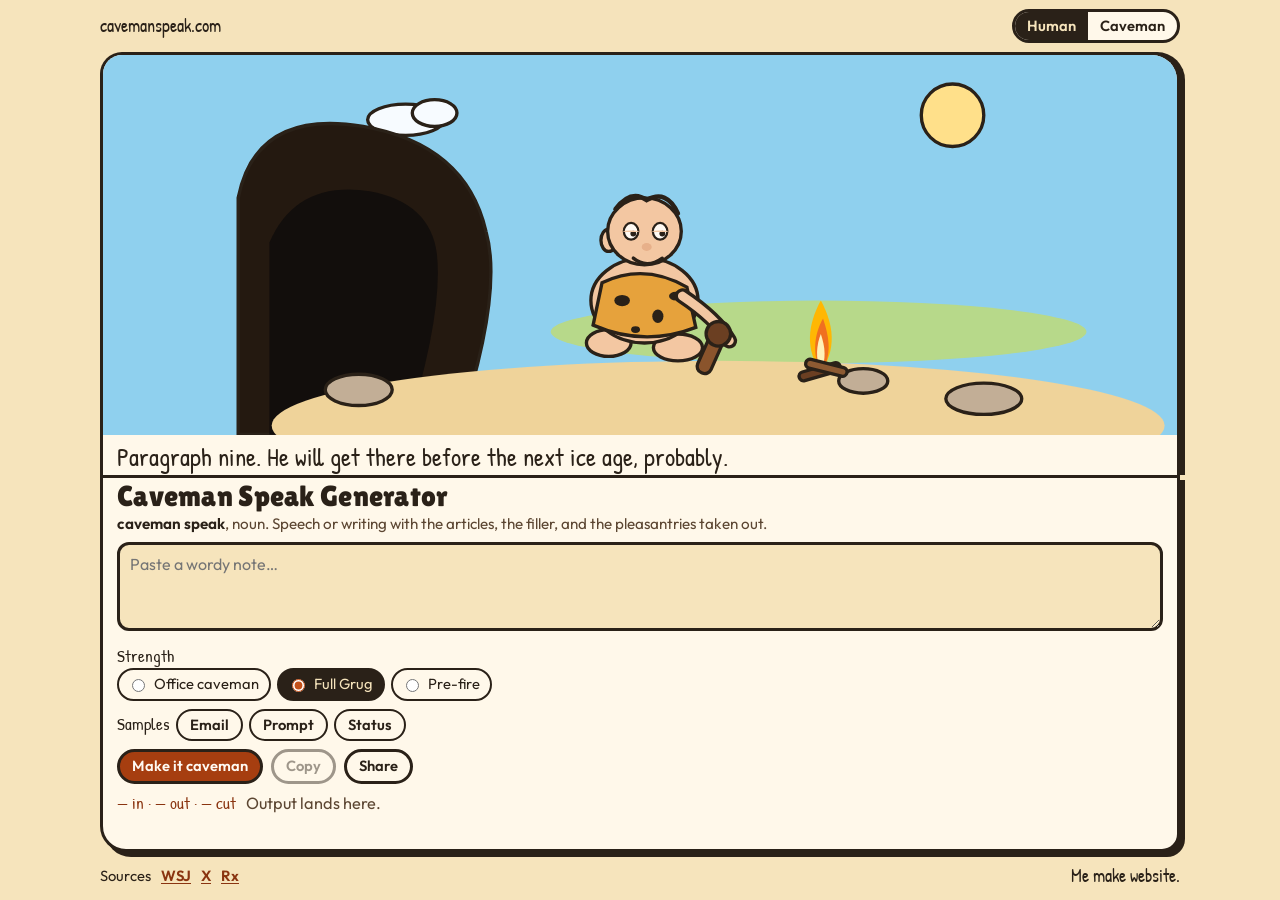
==== commit cae7d1a1: "Reduce cavemanspeak to one panel and a generator. Keep a single original cartoon, a short definition" ====
--- a/cavemanspeak/index.html
+++ b/cavemanspeak/index.html
@@ -3,37 +3,38 @@
 <head>
   <meta charset="utf-8">
   <meta name="viewport" content="width=device-width, initial-scale=1">
-  <title>Caveman speak — small talk got smaller</title>
-  <meta name="description" content="Caveman speak: terse talk with no articles, filler, or pleasantries. A pocket definition, a made-up email, a toy counter, and the real sources.">
+  <title>Caveman Speak Generator</title>
+  <meta name="description" content="Paste a wordy note. Get caveman speak back. One panel, three strengths, and the real sources.">
   <meta name="theme-color" content="#f6e4bc">
   <meta name="format-detection" content="telephone=no">
   <link rel="canonical" href="https://cavemanspeak.com/">
   <meta property="og:type" content="website">
   <meta property="og:site_name" content="cavemanspeak.com">
-  <meta property="og:title" content="Caveman speak — small talk got smaller">
-  <meta property="og:description" content="Terse talk with no articles, filler, or pleasantries. A pocket definition, a made-up email, a toy counter, and the real sources.">
+  <meta property="og:title" content="Caveman Speak Generator">
+  <meta property="og:description" content="Paste a wordy note. Get caveman speak back.">
   <meta property="og:url" content="https://cavemanspeak.com/">
   <meta property="og:image" content="https://cavemanspeak.com/og.png">
   <meta property="og:image:type" content="image/png">
   <meta property="og:image:width" content="1200">
   <meta property="og:image:height" content="630">
-  <meta property="og:image:alt" content="Caveman speak. Small talk got smaller. You write code.">
+  <meta property="og:image:alt" content="Caveman Speak Generator. Small talk got smaller.">
   <meta name="twitter:card" content="summary_large_image">
-  <meta name="twitter:title" content="Caveman speak — small talk got smaller">
-  <meta name="twitter:description" content="Terse talk with no articles, filler, or pleasantries. A pocket definition, a made-up email, a toy counter, and the real sources.">
+  <meta name="twitter:title" content="Caveman Speak Generator">
+  <meta name="twitter:description" content="Paste a wordy note. Get caveman speak back.">
   <meta name="twitter:image" content="https://cavemanspeak.com/og.png">
-  <meta name="twitter:image:alt" content="Caveman speak. Small talk got smaller. You write code.">
+  <meta name="twitter:image:alt" content="Caveman Speak Generator. Small talk got smaller.">
   <link rel="icon" href="favicon.svg" type="image/svg+xml">
   <link rel="icon" href="favicon-32.png" type="image/png" sizes="32x32">
   <link rel="apple-touch-icon" href="apple-touch-icon.png">
   <script>
     (function () {
       try {
-        if (localStorage.getItem("cavemanspeak-voice") === "caveman") {
+        var voice = new URLSearchParams(location.search).get("voice");
+        var saved = localStorage.getItem("cavemanspeak-voice");
+        if (voice === "caveman" || (!voice && saved === "caveman")) {
           document.documentElement.dataset.mode = "caveman";
           var theme = document.querySelector('meta[name="theme-color"]');
           if (theme) theme.setAttribute("content", "#2a211c");
-          document.title = "Caveman speak — small talk get small";
         }
       } catch (err) {}
     })();
@@ -42,497 +43,155 @@
   <link rel="preconnect" href="https://fonts.gstatic.com" crossorigin>
   <link href="https://fonts.googleapis.com/css2?family=Lilita+One&family=Outfit:wght@400;500;600;700&family=Patrick+Hand&display=swap" rel="stylesheet">
   <link rel="stylesheet" href="styles.css">
-  <script type="application/ld+json">
-    {
-      "@context": "https://schema.org",
-      "@type": "WebPage",
-      "name": "Caveman speak",
-      "url": "https://cavemanspeak.com/",
-      "inLanguage": "en",
-      "description": "Caveman speak: terse talk with no articles, filler, or pleasantries. A pocket definition, a made-up email, a toy counter, and the real sources.",
-      "about": {
-        "@type": "DefinedTerm",
-        "name": "caveman speak",
-        "description": "Terse speech or writing with articles, filler, and pleasantries removed."
-      }
-    }
-  </script>
 </head>
 <body>
   <a class="skip" href="#main">Skip to content</a>
-  <header class="site-header" id="top">
-    <div class="wrap header-inner">
-      <p class="mark">cavemanspeak.com</p>
-      <nav aria-label="On this page">
-        <a href="#definition"><span class="say-human">Definition</span><span class="say-caveman">Mean</span></a>
-        <a href="#gags"><span class="say-human">Gags</span><span class="say-caveman">Picture</span></a>
-        <a href="#example"><span class="say-human">Example</span><span class="say-caveman">Email</span></a>
-        <a href="#try"><span class="say-human">Try it</span><span class="say-caveman">Cut</span></a>
-        <a href="#questions"><span class="say-human">Questions</span><span class="say-caveman">Huh</span></a>
-        <a href="#sources"><span class="say-human">Sources</span><span class="say-caveman">Proof</span></a>
-      </nav>
-      <div class="toggle" role="group" aria-label="Page voice">
-        <button type="button" id="voice-human" aria-pressed="true">Human</button>
-        <button type="button" id="voice-caveman" aria-pressed="false">Caveman</button>
-      </div>
+  <header class="top">
+    <p class="mark">cavemanspeak.com</p>
+    <div class="toggle" role="group" aria-label="Page voice">
+      <button type="button" id="voice-human" aria-pressed="true">Human</button>
+      <button type="button" id="voice-caveman" aria-pressed="false">Caveman</button>
     </div>
   </header>
 
   <main id="main" tabindex="-1">
-    <section class="hero">
-      <div class="wrap hero-stack">
-        <figure class="hero-card">
-          <div class="panel">
-            <svg class="scene-svg" viewBox="0 0 720 420" aria-hidden="true" focusable="false">
-              <rect class="sky" width="720" height="420" fill="#8fd0ee"/>
-              <circle class="sun" cx="630" cy="64" r="32" fill="#ffe08a" stroke="#2a2118" stroke-width="3"/>
-              <g class="cloud">
-                <ellipse cx="150" cy="70" rx="36" ry="16" fill="#f7fbff" stroke="#2a2118" stroke-width="3"/>
-                <ellipse cx="178" cy="64" rx="22" ry="14" fill="#f7fbff" stroke="#2a2118" stroke-width="3"/>
+    <figure class="comic">
+      <div class="art">
+        <svg class="scene" viewBox="0 0 720 340" aria-hidden="true" focusable="false">
+          <rect class="sky" width="720" height="340" fill="#8fd0ee"/>
+          <circle class="sun" cx="640" cy="54" r="28" fill="#ffe08a" stroke="#2a2118" stroke-width="3"/>
+          <g class="cloud">
+            <ellipse cx="150" cy="58" rx="34" ry="14" fill="#f7fbff" stroke="#2a2118" stroke-width="3"/>
+            <ellipse cx="176" cy="52" rx="20" ry="12" fill="#f7fbff" stroke="#2a2118" stroke-width="3"/>
+          </g>
+          <path class="cave" d="M0 340 V128 Q16 48 112 64 Q204 80 222 158 Q238 214 196 340 Z" fill="#241910" stroke="#2a2118" stroke-width="3"/>
+          <path d="M28 340 V168 Q52 112 118 122 Q172 132 178 178 Q184 232 150 340 Z" fill="#120e0c"/>
+          <ellipse class="hill" cx="520" cy="248" rx="240" ry="28" fill="#b7d98a"/>
+          <ellipse class="ground" cx="430" cy="332" rx="400" ry="58" fill="#efd39a"/>
+          <g class="rock" fill="#c2ae96" stroke="#2a2118" stroke-width="3">
+            <ellipse cx="108" cy="300" rx="30" ry="14"/>
+            <ellipse cx="560" cy="292" rx="22" ry="11"/>
+            <ellipse cx="668" cy="308" rx="34" ry="14"/>
+          </g>
+          <g class="campfire" transform="translate(500,214)">
+            <g class="smoke">
+              <circle class="puff" cx="20" cy="18" r="8" fill="#f7f4ee"/>
+              <circle class="puff puff-b" cx="34" cy="26" r="6" fill="#f7f4ee"/>
+              <circle class="puff puff-c" cx="10" cy="28" r="5" fill="#f7f4ee"/>
+            </g>
+            <path class="flame flame-a" d="M22 70 C8 50 10 28 22 6 C34 28 36 50 22 70Z" fill="#ffb703"/>
+            <path class="flame flame-b" d="M22 70 C14 54 16 36 24 22 C30 40 32 56 22 70Z" fill="#f07020"/>
+            <path class="flame flame-c" d="M22 70 C17 58 18 46 22 36 C26 48 27 58 22 70Z" fill="#fff1b8"/>
+            <rect x="2" y="66" width="38" height="8" rx="4" transform="rotate(-16 20 70)" fill="#6b3f22" stroke="#2a2118" stroke-width="3"/>
+            <rect x="8" y="62" width="38" height="8" rx="4" transform="rotate(14 26 66)" fill="#8d5a32" stroke="#2a2118" stroke-width="3"/>
+          </g>
+          <g transform="translate(286,108)">
+            <ellipse class="skin" cx="46" cy="150" rx="20" ry="12" fill="#f3c7a2" stroke="#2a2118" stroke-width="3"/>
+            <ellipse class="skin" cx="108" cy="154" rx="22" ry="12" fill="#f3c7a2" stroke="#2a2118" stroke-width="3"/>
+            <ellipse class="skin" cx="78" cy="112" rx="48" ry="38" fill="#f3c7a2" stroke="#2a2118" stroke-width="3"/>
+            <path class="tunic" d="M40 96 Q78 78 116 100 L124 136 Q78 154 32 134 Z" fill="#e6a23c" stroke="#2a2118" stroke-width="3"/>
+            <g fill="#2a2118">
+              <ellipse cx="58" cy="112" rx="7" ry="5"/>
+              <ellipse cx="90" cy="126" rx="5" ry="6"/>
+              <ellipse cx="106" cy="108" rx="6" ry="4"/>
+              <ellipse cx="70" cy="138" rx="4" ry="3"/>
+            </g>
+            <path d="M112 108 Q142 128 154 148" fill="none" stroke="#2a2118" stroke-width="14" stroke-linecap="round"/>
+            <path d="M112 108 Q142 128 154 148" fill="none" stroke="#f3c7a2" stroke-width="8" stroke-linecap="round"/>
+            <g transform="translate(142,132) rotate(24)">
+              <g class="swing">
+                <rect x="0" y="8" width="13" height="38" rx="6" fill="#8a542c" stroke="#2a2118" stroke-width="3"/>
+                <circle cx="6" cy="8" r="11" fill="#6b3f22" stroke="#2a2118" stroke-width="3"/>
               </g>
-              <path class="cave" d="M8 420 V168 Q18 78 118 96 Q214 114 236 198 Q256 268 214 420 Z" fill="#241910" stroke="#2a2118" stroke-width="3"/>
-              <path d="M40 420 V206 Q64 146 132 154 Q188 164 196 220 Q204 286 168 420 Z" fill="#120e0c"/>
-              <ellipse class="hill" cx="520" cy="300" rx="250" ry="36" fill="#b7d98a"/>
-              <ellipse class="ground" cx="430" cy="408" rx="390" ry="72" fill="#efd39a"/>
-              <g class="rock" fill="#c2ae96" stroke="#2a2118" stroke-width="3">
-                <ellipse cx="118" cy="372" rx="34" ry="16"/>
-                <ellipse cx="548" cy="358" rx="24" ry="13"/>
-                <ellipse cx="662" cy="380" rx="38" ry="16"/>
-              </g>
-              <g class="campfire" transform="translate(500,292)">
-                <g class="smoke">
-                  <circle class="puff" cx="18" cy="28" r="7" fill="#f7f4ee"/>
-                  <circle class="puff puff-b" cx="32" cy="36" r="5" fill="#f7f4ee"/>
-                  <circle class="puff puff-c" cx="10" cy="38" r="4" fill="#f7f4ee"/>
-                </g>
-                <path class="flame flame-a" d="M22 78 C6 54 8 28 22 4 C36 28 38 54 22 78Z" fill="#ffb703"/>
-                <path class="flame flame-b" d="M22 78 C12 58 14 38 24 20 C32 40 34 58 22 78Z" fill="#f07020"/>
-                <path class="flame flame-c" d="M22 78 C16 64 18 50 22 38 C26 50 28 64 22 78Z" fill="#fff1b8"/>
-                <rect x="0" y="74" width="40" height="9" rx="4" transform="rotate(-16 20 78)" fill="#6b3f22" stroke="#2a2118" stroke-width="3"/>
-                <rect x="6" y="70" width="40" height="9" rx="4" transform="rotate(14 26 74)" fill="#8d5a32" stroke="#2a2118" stroke-width="3"/>
-              </g>
-              <g transform="translate(268,148)">
-                <ellipse class="skin" cx="46" cy="178" rx="22" ry="13" fill="#f3c7a2" stroke="#2a2118" stroke-width="3"/>
-                <ellipse class="skin" cx="112" cy="182" rx="24" ry="13" fill="#f3c7a2" stroke="#2a2118" stroke-width="3"/>
-                <ellipse class="skin" cx="80" cy="136" rx="52" ry="42" fill="#f3c7a2" stroke="#2a2118" stroke-width="3"/>
-                <path class="tunic" d="M38 118 Q80 98 122 122 L130 162 Q80 182 30 158 Z" fill="#e6a23c" stroke="#2a2118" stroke-width="3"/>
-                <g fill="#2a2118">
-                  <ellipse cx="58" cy="136" rx="8" ry="6"/>
-                  <ellipse cx="92" cy="150" rx="6" ry="7"/>
-                  <ellipse cx="110" cy="130" rx="7" ry="5"/>
-                  <ellipse cx="72" cy="162" rx="5" ry="4"/>
-                </g>
-                <path d="M116 128 Q150 154 164 176" fill="none" stroke="#2a2118" stroke-width="16" stroke-linecap="round"/>
-                <path d="M116 128 Q150 154 164 176" fill="none" stroke="#f3c7a2" stroke-width="10" stroke-linecap="round"/>
-                <g transform="translate(150,158) rotate(28)">
-                  <rect x="0" y="10" width="14" height="42" rx="6" fill="#8a542c" stroke="#2a2118" stroke-width="3"/>
-                  <circle cx="7" cy="10" r="12" fill="#6b3f22" stroke="#2a2118" stroke-width="3"/>
-                </g>
-                <g class="nod">
-                  <ellipse class="skin" cx="48" cy="66" rx="8" ry="11" fill="#f3c7a2" stroke="#2a2118" stroke-width="3"/>
-                  <ellipse class="skin" cx="80" cy="58" rx="36" ry="33" fill="#f3c7a2" stroke="#2a2118" stroke-width="3"/>
-                  <path d="M52 36 Q66 16 82 26 Q100 14 112 40" fill="none" stroke="#2a2118" stroke-width="4" stroke-linecap="round"/>
-                  <ellipse cx="66" cy="58" rx="7" ry="8" fill="#fffaf3" stroke="#2a2118" stroke-width="2"/>
-                  <ellipse cx="96" cy="58" rx="7" ry="8" fill="#fffaf3" stroke="#2a2118" stroke-width="2"/>
-                  <circle cx="68" cy="60" r="3" fill="#2a2118"/>
-                  <circle cx="98" cy="60" r="3" fill="#2a2118"/>
-                  <ellipse class="lid" cx="66" cy="58" rx="8" ry="9" fill="#f3c7a2"/>
-                  <ellipse class="lid" cx="96" cy="58" rx="8" ry="9" fill="#f3c7a2"/>
-                  <ellipse cx="82" cy="72" rx="5" ry="4" fill="#e7b08a"/>
-                  <path d="M70 84 Q82 94 96 84" fill="none" stroke="#2a2118" stroke-width="3" stroke-linecap="round"/>
-                </g>
-              </g>
-            </svg>
-          </div>
-          <figcaption>
-            <p class="kicker"><span class="say-human">Field guide no. 001</span><span class="say-caveman">Rock note no. 001</span></p>
-            <h1>
-              <span class="say-human">Small talk got <em>smaller</em>.</span>
-              <span class="say-caveman">Small talk get <em>small</em>.</span>
-            </h1>
-            <p class="deck">
-              <span class="say-human">Drop the articles, the filler, and every “hope this finds you well.” What is left is the whole message.</span>
-              <span class="say-caveman">Drop article. Drop filler. Drop “hope this finds you well.” Rest is message.</span>
-            </p>
-          </figcaption>
-        </figure>
+            </g>
+            <g class="nod">
+              <ellipse class="skin" cx="46" cy="58" rx="7" ry="10" fill="#f3c7a2" stroke="#2a2118" stroke-width="3"/>
+              <ellipse class="skin" cx="78" cy="50" rx="33" ry="30" fill="#f3c7a2" stroke="#2a2118" stroke-width="3"/>
+              <path d="M52 30 Q66 12 80 22 Q98 12 108 34" fill="none" stroke="#2a2118" stroke-width="4" stroke-linecap="round"/>
+              <ellipse cx="66" cy="50" rx="6.5" ry="7.5" fill="#fffaf3" stroke="#2a2118" stroke-width="2"/>
+              <ellipse cx="92" cy="50" rx="6.5" ry="7.5" fill="#fffaf3" stroke="#2a2118" stroke-width="2"/>
+              <circle cx="68" cy="52" r="2.6" fill="#2a2118"/>
+              <circle cx="94" cy="52" r="2.6" fill="#2a2118"/>
+              <ellipse class="lid" cx="66" cy="50" rx="7.5" ry="8.5" fill="#f3c7a2"/>
+              <ellipse class="lid" cx="92" cy="50" rx="7.5" ry="8.5" fill="#f3c7a2"/>
+              <ellipse cx="80" cy="64" rx="4.5" ry="3.5" fill="#e7b08a"/>
+              <path d="M68 74 Q80 84 94 74" fill="none" stroke="#2a2118" stroke-width="3" stroke-linecap="round"/>
+            </g>
+          </g>
+        </svg>
+      </div>
+      <figcaption>
+        <p class="gag">
+          <span class="say-human">Paragraph nine. He will get there before the next ice age, probably.</span>
+          <span class="say-caveman">Paragraph nine. He get there before next ice age. Probably.</span>
+        </p>
+      </figcaption>
+    </figure>
 
-        <article class="specimen" id="definition">
-          <p class="index-no">01</p>
-          <h2 class="headword">caveman speak</h2>
-          <p class="meta-line">
-            <span class="pos"><span class="sr-only">Part of speech: </span>noun</span>
-            <span aria-hidden="true"> · </span>
-            <span class="pron"><span class="sr-only">Pronunciation: </span>/ˈkeɪv.mæn spiːk/</span>
-          </p>
-          <p class="definition">
-            <span class="say-human">Speech or writing with the articles, the filler, and the pleasantries taken out.</span>
-            <span class="say-caveman">Speech with article, filler, and pleasantry taken out.</span>
-          </p>
-          <div class="usage-block">
-            <p class="field-label">Example, made up</p>
-            <p class="usage">“You write code.”</p>
-          </div>
-          <hr class="rule">
-          <p class="field-label">Origin</p>
-          <p class="origin">
-            <span class="say-human">A prompt style for cutting token costs, passed around as a Claude trick around April 2026. On 30 September 2026 the <a href="https://www.wsj.com/tech/ai/claude-chatgpt-ai-speak-chatbot-cb804933" target="_blank" rel="noopener noreferrer">Wall Street Journal<span class="sr-only"> (opens in a new tab): Now We’re All Starting to Talk Like AI Chatbots Too, Katherine Bindley, 30 Sept 2026</span></a> reported that this terseness, along with prompt speak and fawning chatbot-style feedback, was creeping into real meetings. It trended on <a href="https://x.com/i/trending/2106534716379746391" target="_blank" rel="noopener noreferrer">X<span class="sr-only"> (opens in a new tab): trending story, AI Chatbot Phrases Creep into Real Work Conversations</span></a> from about 3 October 2026.</span>
-            <span class="say-caveman">Prompt style. Cut token cost. Claude trick, around April 2026. <a href="https://www.wsj.com/tech/ai/claude-chatgpt-ai-speak-chatbot-cb804933" target="_blank" rel="noopener noreferrer">Wall Street Journal<span class="sr-only"> (opens in a new tab): Now We’re All Starting to Talk Like AI Chatbots Too, Katherine Bindley, 30 Sept 2026</span></a>, 30 Sept 2026: terse talk, prompt speak, and fawning bot feedback creep into real meeting. <a href="https://x.com/i/trending/2106534716379746391" target="_blank" rel="noopener noreferrer">X<span class="sr-only"> (opens in a new tab): trending story, AI Chatbot Phrases Creep into Real Work Conversations</span></a> trend from about 3 Oct 2026.</span>
-          </p>
-          <p class="field-label">Usage note</p>
-          <p>
-            <span class="say-human">The style is terse English. “You write code.” The footer is the cartoon version, and it can live with that.</span>
-            <span class="say-caveman">Style = terse English. “You write code.” Footer = cartoon. Footer fine.</span>
-          </p>
-        </article>
+    <section class="sheet" aria-labelledby="gen-title">
+      <div class="def">
+        <h1 id="gen-title">Caveman Speak Generator</h1>
+        <p>
+          <span class="say-human"><strong>caveman speak</strong>, noun. Speech or writing with the articles, the filler, and the pleasantries taken out.</span>
+          <span class="say-caveman"><strong>caveman speak</strong>, noun. Speech with article, filler, and pleasantry taken out.</span>
+        </p>
       </div>
-    </section>
 
-    <section class="block" id="gags">
-      <div class="wrap">
-        <p class="index-no">02</p>
-        <h2><span class="say-human">Three panels, no filler</span><span class="say-caveman">Three picture. No filler.</span></h2>
-        <p class="lede">
-          <span class="say-human">Made-up gags. The real pages are at the bottom, with links.</span>
-          <span class="say-caveman">Made-up gag. Real page at bottom, with link.</span>
-        </p>
-        <div class="gag-grid">
-          <figure class="gag reveal">
-            <div class="panel">
-              <svg class="gag-svg" viewBox="0 0 520 340" aria-hidden="true" focusable="false">
-                <rect class="sky" width="520" height="340" fill="#8fd0ee"/>
-                <ellipse class="ground" cx="260" cy="320" rx="300" ry="70" fill="#efd39a"/>
-                <g class="campfire" transform="translate(36,210)">
-                  <path class="flame flame-a" d="M16 52 C6 36 8 20 16 6 C24 20 26 36 16 52Z" fill="#ffb703"/>
-                  <path class="flame flame-c" d="M16 52 C12 40 13 30 16 22 C19 32 20 42 16 52Z" fill="#fff1b8"/>
-                  <rect x="2" y="48" width="28" height="7" rx="3" transform="rotate(-14 16 52)" fill="#6b3f22" stroke="#2a2118" stroke-width="2"/>
-                </g>
-                <g class="scroll-sheet">
-                  <path d="M168 46 H430 Q478 46 478 92 V214 Q478 258 430 258 H188 Q140 258 140 214 V168" fill="#fffaf3" stroke="#2a2118" stroke-width="3"/>
-                  <path d="M140 168 Q108 168 108 198 Q108 228 140 228 H168" fill="#f4e2c4" stroke="#2a2118" stroke-width="3"/>
-                  <g stroke="#c3b39a" stroke-width="3" stroke-linecap="round">
-                    <path d="M184 78 H450"/>
-                    <path d="M184 100 H430"/>
-                    <path d="M184 122 H452"/>
-                    <path d="M184 144 H410"/>
-                    <path d="M184 166 H446"/>
-                    <path d="M184 188 H424"/>
-                    <path d="M184 210 H448"/>
-                    <path d="M184 232 H400"/>
-                  </g>
-                </g>
-                <g transform="translate(18,150)">
-                  <ellipse class="skin" cx="70" cy="130" rx="40" ry="32" fill="#f3c7a2" stroke="#2a2118" stroke-width="3"/>
-                  <path class="tunic" d="M40 112 Q70 98 102 116 L106 146 Q70 160 34 144 Z" fill="#e6a23c" stroke="#2a2118" stroke-width="3"/>
-                  <ellipse cx="56" cy="128" rx="6" ry="5" fill="#2a2118"/>
-                  <ellipse cx="84" cy="138" rx="5" ry="6" fill="#2a2118"/>
-                  <path d="M98 118 Q124 126 132 112" fill="none" stroke="#2a2118" stroke-width="12" stroke-linecap="round"/>
-                  <path d="M98 118 Q124 126 132 112" fill="none" stroke="#f3c7a2" stroke-width="7" stroke-linecap="round"/>
-                  <g class="nod">
-                    <ellipse class="skin" cx="72" cy="62" rx="30" ry="28" fill="#f3c7a2" stroke="#2a2118" stroke-width="3"/>
-                    <path d="M48 44 Q62 24 78 34 Q94 22 104 46" fill="none" stroke="#2a2118" stroke-width="4" stroke-linecap="round"/>
-                    <ellipse cx="60" cy="62" rx="6" ry="7" fill="#fffaf3" stroke="#2a2118" stroke-width="2"/>
-                    <ellipse cx="86" cy="62" rx="6" ry="7" fill="#fffaf3" stroke="#2a2118" stroke-width="2"/>
-                    <circle cx="62" cy="64" r="2.5" fill="#2a2118"/>
-                    <circle cx="88" cy="64" r="2.5" fill="#2a2118"/>
-                    <ellipse class="lid" cx="60" cy="62" rx="7" ry="8" fill="#f3c7a2"/>
-                    <ellipse class="lid" cx="86" cy="62" rx="7" ry="8" fill="#f3c7a2"/>
-                    <path d="M62 82 H84" fill="none" stroke="#2a2118" stroke-width="3" stroke-linecap="round"/>
-                  </g>
-                </g>
-              </svg>
-            </div>
-            <figcaption>
-              <p class="gag-tag">Made-up gag</p>
-              <p class="gag-line"><span class="say-human">Paragraph nine. He will get there before the next ice age, probably.</span><span class="say-caveman">Paragraph nine. He get there before next ice age. Probably.</span></p>
-            </figcaption>
-          </figure>
-
-          <figure class="gag reveal">
-            <div class="panel">
-              <svg class="gag-svg" viewBox="0 0 520 340" aria-hidden="true" focusable="false">
-                <rect width="520" height="340" fill="#4a3d32"/>
-                <ellipse cx="250" cy="150" rx="210" ry="130" fill="#5c4b3c" stroke="#2a2118" stroke-width="3"/>
-                <g font-family="Patrick Hand, Segoe Print, cursive" font-size="22" fill="#2a2118">
-                  <rect x="36" y="36" width="118" height="48" rx="18" fill="#e6b15a" stroke="#2a2118" stroke-width="3"/>
-                  <text x="95" y="68" text-anchor="middle">sync?</text>
-                  <rect x="176" y="28" width="150" height="48" rx="18" fill="#f0c27a" stroke="#2a2118" stroke-width="3"/>
-                  <text x="251" y="60" text-anchor="middle">thoughts</text>
-                  <rect x="348" y="48" width="92" height="46" rx="18" fill="#e6b15a" stroke="#2a2118" stroke-width="3"/>
-                  <text x="394" y="78" text-anchor="middle">+1</text>
-                  <rect x="70" y="110" width="100" height="46" rx="18" fill="#f0c27a" stroke="#2a2118" stroke-width="3"/>
-                  <text x="120" y="140" text-anchor="middle">ping</text>
-                  <rect x="190" y="108" width="196" height="50" rx="18" fill="#e7a23c" stroke="#2a2118" stroke-width="3"/>
-                  <text x="288" y="140" text-anchor="middle">circling back</text>
-                  <rect x="250" y="176" width="86" height="44" rx="18" fill="#fff1c9" stroke="#2a2118" stroke-width="3" stroke-dasharray="5 4"/>
-                  <text x="293" y="205" text-anchor="middle">ok</text>
-                </g>
-                <g transform="translate(330,188)">
-                  <ellipse class="skin" cx="70" cy="78" rx="36" ry="30" fill="#f3c7a2" stroke="#2a2118" stroke-width="3"/>
-                  <path class="tunic" d="M42 64 Q70 50 100 66 L104 96 Q70 110 38 94 Z" fill="#e6a23c" stroke="#2a2118" stroke-width="3"/>
-                  <ellipse cx="56" cy="78" rx="5" ry="4" fill="#2a2118"/>
-                  <ellipse cx="82" cy="86" rx="4" ry="5" fill="#2a2118"/>
-                  <path d="M46 70 Q20 48 8 36" fill="none" stroke="#2a2118" stroke-width="10" stroke-linecap="round"/>
-                  <path d="M46 70 Q20 48 8 36" fill="none" stroke="#f3c7a2" stroke-width="6" stroke-linecap="round"/>
-                  <circle cx="6" cy="32" r="7" fill="#e07a2f" stroke="#2a2118" stroke-width="3"/>
-                  <g class="nod">
-                    <ellipse class="skin" cx="64" cy="28" rx="26" ry="24" fill="#f3c7a2" stroke="#2a2118" stroke-width="3"/>
-                    <ellipse cx="54" cy="28" rx="5" ry="6" fill="#fffaf3" stroke="#2a2118" stroke-width="2"/>
-                    <ellipse cx="76" cy="28" rx="5" ry="6" fill="#fffaf3" stroke="#2a2118" stroke-width="2"/>
-                    <circle cx="55" cy="30" r="2" fill="#2a2118"/>
-                    <circle cx="77" cy="30" r="2" fill="#2a2118"/>
-                    <ellipse class="lid" cx="54" cy="28" rx="6" ry="7" fill="#f3c7a2"/>
-                    <ellipse class="lid" cx="76" cy="28" rx="6" ry="7" fill="#f3c7a2"/>
-                    <path d="M56 42 Q66 48 78 42" fill="none" stroke="#2a2118" stroke-width="3" stroke-linecap="round"/>
-                  </g>
-                </g>
-              </svg>
-            </div>
-            <figcaption>
-              <p class="gag-tag">Made-up gag</p>
-              <p class="gag-line"><span class="say-human">The new wall has a thread. The question is still in the first painting.</span><span class="say-caveman">New wall is thread. Question still in first painting.</span></p>
-            </figcaption>
-          </figure>
-
-          <figure class="gag reveal">
-            <div class="panel">
-              <svg class="gag-svg" viewBox="0 0 520 340" aria-hidden="true" focusable="false">
-                <rect class="sky" width="520" height="340" fill="#8fd0ee"/>
-                <ellipse class="ground" cx="260" cy="318" rx="300" ry="64" fill="#efd39a"/>
-                <g transform="rotate(-7 180 170)">
-                  <rect x="70" y="48" width="150" height="196" rx="8" fill="#fffaf3" stroke="#2a2118" stroke-width="3"/>
-                  <rect x="84" y="36" width="150" height="196" rx="8" fill="#fff6e8" stroke="#2a2118" stroke-width="3"/>
-                  <g stroke="#c3b39a" stroke-width="3" stroke-linecap="round">
-                    <path d="M100 70 H214"/>
-                    <path d="M100 90 H200"/>
-                    <path d="M100 110 H218"/>
-                    <path d="M100 130 H190"/>
-                    <path d="M100 150 H216"/>
-                    <path d="M100 170 H204"/>
-                    <path d="M100 190 H212"/>
-                  </g>
-                </g>
-                <ellipse cx="168" cy="286" rx="54" ry="28" fill="#d7c4a4" stroke="#2a2118" stroke-width="3"/>
-                <text x="168" y="284" text-anchor="middle" font-family="Patrick Hand, Segoe Print, cursive" font-size="15" fill="#2a2118">You write code.</text>
-                <g transform="translate(300,86)">
-                  <ellipse class="skin" cx="78" cy="150" rx="34" ry="18" fill="#f3c7a2" stroke="#2a2118" stroke-width="3"/>
-                  <ellipse class="skin" cx="118" cy="154" rx="28" ry="16" fill="#f3c7a2" stroke="#2a2118" stroke-width="3"/>
-                  <ellipse class="skin" cx="96" cy="108" rx="46" ry="40" fill="#f3c7a2" stroke="#2a2118" stroke-width="3"/>
-                  <path class="tunic" d="M58 92 Q96 74 136 96 L142 132 Q96 150 52 128 Z" fill="#e6a23c" stroke="#2a2118" stroke-width="3"/>
-                  <ellipse cx="78" cy="110" rx="7" ry="5" fill="#2a2118"/>
-                  <ellipse cx="112" cy="122" rx="6" ry="7" fill="#2a2118"/>
-                  <ellipse cx="96" cy="136" rx="5" ry="4" fill="#2a2118"/>
-                  <path d="M70 96 Q40 60 58 28" fill="none" stroke="#2a2118" stroke-width="14" stroke-linecap="round"/>
-                  <path d="M70 96 Q40 60 58 28" fill="none" stroke="#f3c7a2" stroke-width="8" stroke-linecap="round"/>
-                  <g transform="translate(28,8) rotate(-20)">
-                    <g class="club-raise">
-                      <rect x="8" y="16" width="14" height="40" rx="6" fill="#8a542c" stroke="#2a2118" stroke-width="3"/>
-                      <circle cx="15" cy="14" r="13" fill="#6b3f22" stroke="#2a2118" stroke-width="3"/>
-                    </g>
-                  </g>
-                  <g class="nod">
-                    <ellipse class="skin" cx="96" cy="46" rx="32" ry="30" fill="#f3c7a2" stroke="#2a2118" stroke-width="3"/>
-                    <path d="M70 28 Q86 8 100 20 Q118 8 128 32" fill="none" stroke="#2a2118" stroke-width="4" stroke-linecap="round"/>
-                    <ellipse cx="84" cy="46" rx="6" ry="7" fill="#fffaf3" stroke="#2a2118" stroke-width="2"/>
-                    <ellipse cx="110" cy="46" rx="6" ry="7" fill="#fffaf3" stroke="#2a2118" stroke-width="2"/>
-                    <circle cx="86" cy="48" r="2.5" fill="#2a2118"/>
-                    <circle cx="112" cy="48" r="2.5" fill="#2a2118"/>
-                    <ellipse class="lid" cx="84" cy="46" rx="7" ry="8" fill="#f3c7a2"/>
-                    <ellipse class="lid" cx="110" cy="46" rx="7" ry="8" fill="#f3c7a2"/>
-                    <path d="M86 64 Q98 72 112 64" fill="none" stroke="#2a2118" stroke-width="3" stroke-linecap="round"/>
-                  </g>
-                </g>
-              </svg>
-            </div>
-            <figcaption>
-              <p class="gag-tag">Made-up gag</p>
-              <p class="gag-line"><span class="say-human">One club. One pebble. The long version is for the fire.</span><span class="say-caveman">One club. One pebble. Long version for fire.</span></p>
-            </figcaption>
-          </figure>
-        </div>
-      </div>
-    </section>
-
-    <section class="block reveal" id="example">
-      <div class="wrap">
-        <p class="index-no">03</p>
-        <h2><span class="say-human">A wordy email, reduced</span><span class="say-caveman">Wordy email, reduced</span></h2>
-        <p class="lede">
-          <span class="say-human">Same made-up note. The left one brought a briefcase. The right one brought the point.</span>
-          <span class="say-caveman">Same made-up note. Left one bring briefcase. Right one bring point.</span>
-        </p>
-        <div class="compare">
-          <figure>
-            <figcaption>
-              <span class="tag">Made-up example</span>
-              <span class="who say-human">Wordy draft</span>
-              <span class="who say-caveman">Long draft</span>
-            </figcaption>
-            <div class="email" id="before-copy">
-              <p>Hi team, I hope this email finds you well! I just wanted to circle back on the Q3 narrative refresh and kindly ask whether you might have a moment to take a look at the attached deck when you get a chance. No rush at all, but it would be really helpful if we could align on the three key takeaways before Thursday's sync so we can make sure we're all telling the same story. Thanks so much in advance!</p>
-            </div>
-          </figure>
-          <figure class="after-card">
-            <figcaption>
-              <span class="tag">Made-up example</span>
-              <span class="who say-human">Caveman draft</span>
-              <span class="who say-caveman">Short draft</span>
-            </figcaption>
-            <div class="email grunt" id="after-copy">
-              <p>Team.</p>
-              <p>Q3 deck attached.</p>
-              <p>Read before Thursday.</p>
-              <p>Three point. Same story.</p>
-            </div>
-          </figure>
+      <form id="chopper">
+        <div class="compose">
+          <label for="note">Your note</label>
+          <textarea id="note" name="note" rows="3" maxlength="4000" spellcheck="true" placeholder="Paste a wordy note…"></textarea>
         </div>
 
-        <div class="jar">
-          <p class="kicker"><span class="say-human">Mock token jar</span><span class="say-caveman">Mock token jar</span></p>
-          <div class="jar-grid">
-            <p class="stat"><span class="stat-n" id="jar-in">80</span><span class="stat-l"><span class="say-human">words in</span><span class="say-caveman">word in</span></span></p>
-            <p class="stat"><span class="stat-n" id="jar-out">11</span><span class="stat-l"><span class="say-human">words out</span><span class="say-caveman">word out</span></span></p>
-            <p class="stat"><span class="stat-n" id="jar-saved">69</span><span class="stat-l"><span class="say-human">mock tokens saved</span><span class="say-caveman">fake token saved</span></span></p>
-          </div>
-          <div class="bar" id="bar" role="img" aria-label="11 of 80 words remain in the made-up example.">
-            <span id="bar-fill"></span>
-          </div>
-          <p class="caption">
-            <span class="say-human">The third number is the first minus the second, wearing a token costume. A word is not a token. The jar counts the made-up email above.</span>
-            <span class="say-caveman">Third number = first minus second. Word in token costume. Jar count made-up email above.</span>
+        <fieldset class="strength">
+          <legend>Strength</legend>
+          <label><input type="radio" name="strength" value="office"> <span>Office caveman</span></label>
+          <label><input type="radio" name="strength" value="grug" checked> <span>Full Grug</span></label>
+          <label><input type="radio" name="strength" value="prefire"> <span>Pre-fire</span></label>
+        </fieldset>
+
+        <div class="samples">
+          <span class="samples-label" id="samples-label">Samples</span>
+          <button type="button" class="chip" data-sample="email">Email</button>
+          <button type="button" class="chip" data-sample="prompt">Prompt</button>
+          <button type="button" class="chip" data-sample="status">Status</button>
+        </div>
+
+        <div class="actions">
+          <button type="submit" class="btn">
+            <span class="say-human">Make it caveman</span>
+            <span class="say-caveman">Cut note</span>
+          </button>
+          <button type="button" class="btn ghost" id="copy-btn" disabled>Copy</button>
+          <a class="btn ghost" id="share-btn" href="https://x.com/intent/tweet?text=Small%20talk%20got%20smaller.%0A%0Ahttps%3A%2F%2Fcavemanspeak.com%2F" target="_blank" rel="noopener noreferrer">Share<span class="sr-only"> on X (opens in a new tab)</span></a>
+        </div>
+
+        <div class="result" id="result">
+          <p class="tally" id="tally">
+            <span id="count-in">—</span> in
+            <span aria-hidden="true">·</span>
+            <span id="count-out">—</span> out
+            <span aria-hidden="true">·</span>
+            <span id="count-cut">—</span> cut
+            <span class="sr-only">words. This counts words, not model tokens.</span>
           </p>
+          <p id="toy-out" aria-live="polite"></p>
         </div>
-      </div>
-    </section>
-
-    <section class="block reveal" id="try">
-      <div class="wrap try-grid">
-        <div>
-          <p class="index-no">04</p>
-          <h2><span class="say-human">Chop a note of your own</span><span class="say-caveman">Chop own note</span></h2>
-          <p class="lede">
-            <span class="say-human">Paste a wordy note, or load a made-up sample. The cut runs in this browser. The note stays on this page.</span>
-            <span class="say-caveman">Paste wordy note, or load made-up sample. Cut run in this browser. Note stay on this page.</span>
-          </p>
-          <p class="help" id="toy-help">
-            <span class="say-human">Deletes <em>a</em>, <em>an</em>, and <em>the</em>; fillers such as just, really, very, so, basically, and actually; please, hi, and hello; plus a few corporate set phrases. The rest of the sentence stays, slightly stunned.</span>
-            <span class="say-caveman">Delete a, an, the. Delete just, really, very, so, basically, actually. Delete please, hi, hello. Delete few corporate phrase. Rest of sentence stay.</span>
-          </p>
-        </div>
-        <form id="chopper" aria-describedby="toy-help">
-          <label for="note">Your note</label>
-          <textarea id="note" name="note" rows="6" maxlength="4000" spellcheck="true" placeholder="Paste a wordy note…"></textarea>
-          <div class="actions">
-            <button type="submit" class="btn"><span class="say-human">Make it caveman</span><span class="say-caveman">Cut note</span></button>
-            <button type="button" class="btn secondary" id="load-sample"><span class="say-human">Load a sample</span><span class="say-caveman">Load sample</span></button>
-            <button type="button" class="btn secondary" id="clear-note"><span class="say-human">Clear</span><span class="say-caveman">Wipe</span></button>
-          </div>
-          <div class="toy-stage" id="toy-stage">
-            <svg class="bonk-club" viewBox="0 0 80 90" aria-hidden="true" focusable="false">
-              <rect x="34" y="30" width="14" height="46" rx="6" fill="#8a542c" stroke="#2a2118" stroke-width="3"/>
-              <circle cx="41" cy="26" r="16" fill="#6b3f22" stroke="#2a2118" stroke-width="3"/>
-            </svg>
-            <dl class="counts">
-              <div>
-                <dt><span class="say-human">In</span><span class="say-caveman">In</span></dt>
-                <dd id="count-in">—</dd>
-              </div>
-              <div>
-                <dt><span class="say-human">Out</span><span class="say-caveman">Out</span></dt>
-                <dd id="count-out">—</dd>
-              </div>
-              <div>
-                <dt><span class="say-human">Shaved</span><span class="say-caveman">Gone</span></dt>
-                <dd id="count-cut">—</dd>
-              </div>
-            </dl>
-            <p id="toy-hint" class="hint"><span class="say-human">Output lands here.</span><span class="say-caveman">Result land here.</span></p>
-            <p id="toy-out" aria-live="polite"></p>
-          </div>
-          <noscript>
-            <p>The chopper needs JavaScript. The made-up email above still works.</p>
-          </noscript>
-        </form>
-      </div>
-    </section>
-
-    <section class="block reveal" id="questions">
-      <div class="wrap">
-        <p class="index-no">05</p>
-        <h2><span class="say-human">Questions from the back</span><span class="say-caveman">Question from back</span></h2>
-        <div class="faq">
-          <article>
-            <h3><span class="say-human">Is this a real way people write?</span><span class="say-caveman">People write like this?</span></h3>
-            <p>
-              <span class="say-human">It started as a prompt style, a way to spend fewer tokens talking to a model. The Wall Street Journal reported on 30 September 2026 that the same terseness, along with prompt speak and fawning chatbot praise, was showing up in actual meetings. The links are below.</span>
-              <span class="say-caveman">Start as prompt. Save token. Journal say 30 Sept 2026: terse talk, prompt speak, and fawning bot praise show up in meeting. Link below.</span>
-            </p>
-          </article>
-          <article>
-            <h3><span class="say-human">Should the short email go to a person?</span><span class="say-caveman">Send short email to human?</span></h3>
-            <p>
-              <span class="say-human">Send the short version to a model when you want a short answer. For a person, terse can read as clear, and it can read as a fire alarm. The email on this page is a made-up example.</span>
-              <span class="say-caveman">Short prompt to robot, fine. Short note to human, read room. Email on this page is made-up example.</span>
-            </p>
-          </article>
-          <article>
-            <h3><span class="say-human">Does the jar save money?</span><span class="say-caveman">Jar save money?</span></h3>
-            <p>
-              <span class="say-human">The jar counts words in the made-up email and calls the difference tokens. Funny subtraction. A model bill is a different document.</span>
-              <span class="say-caveman">Jar count word in made-up email. Jar call difference token. Model bill is different document.</span>
-            </p>
-          </article>
-        </div>
-      </div>
-    </section>
-
-    <section class="block reveal" id="sources">
-      <div class="wrap">
-        <p class="index-no">06</p>
-        <h2><span class="say-human">In the wild</span><span class="say-caveman">In wild</span></h2>
-        <p class="lede">
-          <span class="say-human">Three real pages. The jokes on this site are marked as made-up examples.</span>
-          <span class="say-caveman">Three real page. Joke on this site marked made-up example.</span>
-        </p>
-        <ul class="sources">
-          <li>
-            <a href="https://www.wsj.com/tech/ai/claude-chatgpt-ai-speak-chatbot-cb804933" target="_blank" rel="noopener noreferrer">
-              <span class="src-kicker">Wall Street Journal</span>
-              <span class="src-title">Now We’re All Starting to Talk Like AI Chatbots Too</span>
-              <span class="src-meta">Katherine Bindley · 30 Sept 2026</span>
-              <span class="src-blurb">Reports caveman speak, prompt speak, and fawning chatbot-style feedback creeping into real meetings.</span>
-              <span class="src-go">Read <span class="sr-only">(opens in a new tab)</span></span>
-            </a>
-          </li>
-          <li>
-            <a href="https://x.com/i/trending/2106534716379746391" target="_blank" rel="noopener noreferrer">
-              <span class="src-kicker">X</span>
-              <span class="src-title">AI Chatbot Phrases Creep into Real Work Conversations</span>
-              <span class="src-meta">Trending story · from about 3 Oct 2026</span>
-              <span class="src-blurb">The X trend that picked up the story.</span>
-              <span class="src-go">Read <span class="sr-only">(opens in a new tab)</span></span>
-            </a>
-          </li>
-          <li>
-            <a href="https://x.com/RushabhShah/status/2106486625966735460" target="_blank" rel="noopener noreferrer">
-              <span class="src-kicker">X</span>
-              <span class="src-title">What’s caveman speak?</span>
-              <span class="src-meta">Reply by Rx (@RushabhShah)</span>
-              <span class="src-blurb">The post text: “@unusual_whales What’s caveman speak?”</span>
-              <span class="src-go">Read <span class="sr-only">(opens in a new tab)</span></span>
-            </a>
-          </li>
-        </ul>
-      </div>
+      </form>
     </section>
   </main>
 
-  <footer class="site-footer">
-    <div class="wrap">
-      <p><svg class="footer-mark" viewBox="0 0 36 36" aria-hidden="true" focusable="false"><circle cx="18" cy="12" r="7" fill="#ffb703" stroke="#2a2118" stroke-width="2"/><path class="flame flame-a" d="M18 16 C13 22 12 27 16 33 C19 27 21 27 22 33 C27 26 24 21 18 16Z" fill="#f07020" stroke="#2a2118" stroke-width="2"/></svg> cavemanspeak.com. Me make website.</p>
-    </div>
+  <footer class="foot">
+    <p>
+      <span class="say-human">Sources</span><span class="say-caveman">Proof</span>
+      <a href="https://www.wsj.com/tech/ai/claude-chatgpt-ai-speak-chatbot-cb804933" target="_blank" rel="noopener noreferrer">WSJ<span class="sr-only"> (opens in a new tab): Now We’re All Starting to Talk Like AI Chatbots Too, Katherine Bindley, 30 Sept 2026</span></a>
+      <a href="https://x.com/i/trending/2106534716379746391" target="_blank" rel="noopener noreferrer">X<span class="sr-only"> (opens in a new tab): trending story, AI Chatbot Phrases Creep into Real Work Conversations, from about 3 Oct 2026</span></a>
+      <a href="https://x.com/RushabhShah/status/2106486625966735460" target="_blank" rel="noopener noreferrer">Rx<span class="sr-only"> (opens in a new tab): What’s caveman speak?</span></a>
+    </p>
+    <p class="sign">Me make website.</p>
   </footer>
   <p id="mode-status" class="sr-only" aria-live="polite"></p>
+  <p id="copy-status" class="sr-only" aria-live="polite"></p>
   <script src="site.js"></script>
 </body>
 </html>
--- a/cavemanspeak/styles.css
+++ b/cavemanspeak/styles.css
@@ -3,18 +3,13 @@
   --ink: #2a2118;
   --muted: #5c4632;
   --card: #fff8ea;
-  --line: #2a2118;
-  --clay: #e07a2f;
-  --clay-deep: #9a3d12;
-  --moss: #2f6b45;
-  --focus: #9a3d12;
-  --glow-a: rgba(143, 208, 238, 0.55);
-  --glow-b: rgba(230, 162, 60, 0.28);
+  --clay: #c4511a;
+  --clay-deep: #8a3410;
+  --focus: #8a3410;
   --header: rgba(246, 228, 188, 0.94);
-  --serif: "Lilita One", "Arial Rounded MT Bold", "Trebuchet MS", sans-serif;
+  --display: "Lilita One", "Arial Rounded MT Bold", "Trebuchet MS", sans-serif;
   --hand: "Patrick Hand", "Segoe Print", cursive;
   --sans: "Outfit", "Avenir Next", "Segoe UI", sans-serif;
-  --mono: "Patrick Hand", "Segoe Print", cursive;
   color-scheme: light;
 }
 
@@ -23,13 +18,9 @@
   --ink: #f6e7c8;
   --muted: #e0cba8;
   --card: #3a2e26;
-  --line: #e7c98a;
   --clay: #f0a35a;
   --clay-deep: #f0a35a;
-  --moss: #b7d98a;
   --focus: #f0a35a;
-  --glow-a: rgba(90, 60, 36, 0.5);
-  --glow-b: rgba(42, 28, 18, 0.4);
   --header: rgba(42, 33, 28, 0.94);
   color-scheme: dark;
 }
@@ -40,54 +31,40 @@
   box-sizing: border-box;
 }
 
-[hidden] {
-  display: none !important;
-}
-
 html {
-  scroll-behavior: smooth;
+  height: 100%;
 }
 
 body {
   margin: 0;
-  min-height: 100vh;
+  min-height: 100%;
+  min-height: 100dvh;
   display: flex;
   flex-direction: column;
   color: var(--ink);
-  background-color: var(--bg);
-  background-image:
-    radial-gradient(1000px 480px at -10% -10%, var(--glow-a), transparent 60%),
-    radial-gradient(820px 520px at 110% 0%, var(--glow-b), transparent 55%);
+  background: var(--bg);
   font-family: var(--sans);
-  font-size: 1.0625rem;
-  line-height: 1.6;
+  font-size: 1rem;
+  line-height: 1.4;
+  overflow-anchor: none;
 }
 
 main {
   flex: 1;
+  display: flex;
+  flex-direction: column;
+  width: min(1080px, calc(100% - 24px));
+  margin: 0 auto 8px;
+  min-height: 0;
 }
 
 p {
-  margin: 0 0 0.8em;
-}
-
-p:last-child {
-  margin-bottom: 0;
-}
-
-h1,
-h2,
-h3 {
-  font-family: var(--serif);
-  font-weight: 400;
-  letter-spacing: 0.01em;
-  line-height: 0.98;
-  text-wrap: balance;
+  margin: 0;
 }
 
 a {
   color: var(--clay-deep);
-  text-underline-offset: 0.18em;
+  text-underline-offset: 0.16em;
 }
 
 a:hover {
@@ -106,19 +83,15 @@
 .skip {
   position: absolute;
   left: 12px;
-  top: 12px;
-  transform: translateY(-160%);
-  background: #1b140f;
-  color: #f6efe4;
-  padding: 10px 14px;
-  border-radius: 999px;
-  z-index: 30;
-  text-decoration: none;
-  font-weight: 600;
+  top: -40px;
+  background: var(--ink);
+  color: var(--bg);
+  padding: 8px 12px;
+  z-index: 5;
 }
 
 .skip:focus {
-  transform: none;
+  top: 8px;
 }
 
 .sr-only {
@@ -145,83 +118,47 @@
   display: inline;
 }
 
-.wrap {
-  width: min(1100px, calc(100% - 32px));
-  margin-inline: auto;
-}
-
-.site-header {
+.top,
+.foot {
+  display: flex;
+  align-items: center;
+  justify-content: space-between;
+  gap: 12px;
+  width: min(1080px, calc(100% - 24px));
+  margin: 0 auto;
+}
+
+.top {
+  min-height: 52px;
   position: sticky;
   top: 0;
-  z-index: 10;
-  border-top: 6px solid var(--clay);
-  border-bottom: 1px solid var(--line);
+  z-index: 2;
   background: var(--header);
-  backdrop-filter: blur(12px);
-}
-
-.header-inner {
-  display: flex;
-  flex-wrap: wrap;
-  align-items: center;
-  justify-content: space-between;
-  gap: 10px 18px;
-  padding: 12px 0;
-}
-
-.mark {
-  margin: 0;
-  font-family: var(--mono);
-  font-size: 0.78rem;
-  letter-spacing: 0.06em;
-  font-weight: 500;
-}
-
-nav {
-  display: flex;
-  flex-wrap: wrap;
-  gap: 6px 14px;
-  order: 3;
-  width: 100%;
-}
-
-nav a {
-  color: var(--ink);
-  font-weight: 600;
-  font-size: 0.95rem;
-  text-decoration-color: transparent;
-  text-underline-offset: 0.22em;
-}
-
-nav a:hover,
-nav a:focus-visible {
-  text-decoration-color: currentColor;
-  color: var(--ink);
+}
+
+.mark,
+.sign {
+  margin: 0;
+  font-family: var(--hand);
+  font-size: 1.15rem;
 }
 
 .toggle {
   display: inline-flex;
-  gap: 4px;
-  padding: 4px;
-  border: 1px solid var(--line);
+  border: 3px solid var(--ink);
   border-radius: 999px;
+  overflow: hidden;
   background: var(--card);
 }
 
 .toggle button {
+  appearance: none;
   border: 0;
   background: transparent;
   color: var(--ink);
-  border-radius: 999px;
-  min-height: 44px;
-  padding: 8px 14px;
-  font: inherit;
-  font-weight: 600;
+  font: 600 0.92rem/1 var(--sans);
+  padding: 7px 12px;
   cursor: pointer;
-}
-
-.toggle button:hover {
-  background: var(--line);
 }
 
 .toggle button[aria-pressed="true"] {
@@ -229,751 +166,241 @@
   color: var(--bg);
 }
 
-.toggle button[aria-pressed="true"]:hover {
-  background: var(--ink);
-}
-
-.hero {
-  position: relative;
-  overflow: clip;
-  padding: 36px 0 28px;
-}
-
-.hero::before {
-  content: none;
-}
-
-.hero-copy,
-.specimen {
-  position: relative;
-}
-
-.kicker,
-.index-no {
-  margin: 0 0 8px;
-  font-family: var(--mono);
-  font-size: 0.75rem;
-  letter-spacing: 0.14em;
-  text-transform: uppercase;
-  color: var(--clay-deep);
-  font-weight: 500;
-}
-
-h1 {
-  margin: 0 0 16px;
-  font-size: clamp(2.8rem, 11vw, 6.4rem);
-  letter-spacing: -0.045em;
-}
-
-h1 em {
-  font-style: normal;
-  color: var(--clay-deep);
-}
-
-.deck {
-  max-width: 36rem;
-  font-size: 1.2rem;
-  line-height: 1.45;
-}
-
-.specimen {
-  margin-top: 28px;
+.comic {
+  margin: 0;
+  display: flex;
+  flex-direction: column;
+  min-height: 0;
+  flex: 1 1 auto;
   background: var(--card);
-  border: 1px solid var(--line);
-  border-left: 8px solid var(--clay);
-  border-radius: 0 18px 18px 0;
-  padding: 22px 20px 20px;
-}
-
-.headword {
-  margin: 0;
-  font-size: clamp(2.3rem, 5vw, 3.5rem);
-}
-
-.meta-line {
-  margin: 8px 0 14px;
+  border: 3px solid var(--ink);
+  border-radius: 22px 28px 0 0;
+  border-bottom: 0;
+  overflow: hidden;
+  box-shadow: 5px 0 0 #2a2118;
+}
+
+.art {
+  flex: 1 1 auto;
+  min-height: 168px;
+  background: #8fd0ee;
+}
+
+.scene {
+  display: block;
+  width: 100%;
+  height: 100%;
+}
+
+.comic figcaption {
+  padding: 8px 14px 4px;
+}
+
+.gag {
+  font-family: var(--hand);
+  font-size: clamp(1.2rem, 2vw, 1.55rem);
+  line-height: 1.15;
+}
+
+.sheet {
+  background: var(--card);
+  border: 3px solid var(--ink);
+  border-radius: 0 0 18px 26px;
+  box-shadow: 5px 5px 0 #2a2118;
+  padding: 4px 14px 12px;
+}
+
+:root[data-mode="caveman"] .comic,
+:root[data-mode="caveman"] .sheet {
+  box-shadow: 5px 5px 0 #120e0c;
+}
+
+.def h1 {
+  margin: 0;
+  font-family: var(--display);
+  font-size: clamp(1.35rem, 2.4vw, 1.8rem);
+  font-weight: 400;
+  letter-spacing: 0.01em;
+  line-height: 1;
+}
+
+.def p {
+  margin: 2px 0 8px;
   color: var(--muted);
-  font-family: var(--mono);
   font-size: 0.95rem;
 }
 
-.pos {
-  color: var(--moss);
-  font-weight: 500;
-}
-
-.definition {
-  font-size: 1.125rem;
-}
-
-.field-label {
-  margin: 14px 0 4px;
-  font-family: var(--mono);
-  font-size: 0.72rem;
-  letter-spacing: 0.14em;
-  text-transform: uppercase;
-  color: var(--clay-deep);
-  font-weight: 500;
-}
-
-.usage-block {
-  margin: 14px 0 4px;
-  padding-left: 12px;
-  border-left: 3px solid var(--clay);
-}
-
-.usage {
-  margin: 0;
-  font-family: var(--serif);
-  font-style: italic;
-  font-weight: 500;
-  font-size: clamp(1.45rem, 3vw, 1.8rem);
-  line-height: 1.2;
-}
-
-.rule {
-  border: 0;
-  border-top: 1px solid var(--line);
-  margin: 16px 0 4px;
-}
-
-.origin a {
-  font-weight: 600;
-}
-
-.block {
-  padding: 48px 0;
-  border-top: 1px solid var(--line);
-  scroll-margin-top: 6.5rem;
-}
-
-#definition {
-  scroll-margin-top: 6.5rem;
-}
-
-h2 {
-  margin: 0 0 12px;
-  font-size: clamp(2rem, 5vw, 3.15rem);
-}
-
-.lede,
-.help {
-  max-width: 42rem;
-}
-
-.help em {
-  font-family: var(--mono);
-  font-style: normal;
-  font-size: 0.92em;
-}
-
-.compare {
+.def strong {
+  color: var(--ink);
+  font-weight: 650;
+}
+
+form {
   display: grid;
-  gap: 14px;
-  margin-top: 22px;
-}
-
-figure {
-  margin: 0;
-  display: flex;
-  flex-direction: column;
-  gap: 14px;
-  min-width: 0;
-  background: var(--card);
-  border: 1px solid var(--line);
-  border-radius: 18px;
-  padding: 18px;
-}
-
-figcaption {
-  display: flex;
-  flex-wrap: wrap;
-  align-items: center;
-  gap: 8px 12px;
-}
-
-.tag {
-  font-family: var(--mono);
-  font-size: 0.68rem;
-  letter-spacing: 0.12em;
-  text-transform: uppercase;
-  border: 1px solid currentColor;
-  border-radius: 999px;
-  padding: 4px 8px;
-}
-
-.who {
-  font-family: var(--serif);
-  font-size: 1.35rem;
-  font-weight: 600;
-  letter-spacing: -0.03em;
-  line-height: 1;
-}
-
-.email {
-  color: var(--muted);
-  font-size: 0.98rem;
-}
-
-.after-card {
-  background: #1b140f;
-  color: #f6efe4;
-  border-color: #1b140f;
-}
-
-.after-card .tag {
-  color: #f0a35a;
-}
-
-.after-card .email,
-.after-card .who {
-  color: #f6efe4;
-}
-
-.grunt p {
-  font-family: var(--serif);
-  font-size: clamp(1.45rem, 2.4vw, 1.9rem);
-  line-height: 1.15;
-  letter-spacing: -0.03em;
-  color: #f6efe4;
-  margin: 0 0 0.35em;
-}
-
-:root[data-mode="caveman"] .after-card {
-  background: #f6efe4;
-  color: #1b140f;
-  border-color: #f6efe4;
-}
-
-:root[data-mode="caveman"] .after-card .tag {
-  color: #8a3410;
-}
-
-:root[data-mode="caveman"] .after-card .email,
-:root[data-mode="caveman"] .after-card .who,
-:root[data-mode="caveman"] .grunt p {
-  color: #1b140f;
-}
-
-.jar {
-  margin-top: 14px;
-  background: var(--card);
-  border: 1px solid var(--line);
-  border-radius: 18px;
-  padding: 18px;
-}
-
-.jar-grid {
-  display: grid;
-  gap: 14px;
-  margin: 8px 0 16px;
-}
-
-.stat {
-  margin: 0;
-}
-
-.stat-n {
-  display: block;
-  font-family: var(--serif);
-  font-size: clamp(2.6rem, 6vw, 3.6rem);
-  line-height: 0.9;
-  letter-spacing: -0.04em;
-  font-weight: 600;
-}
-
-.stat-l {
-  display: block;
-  margin-top: 4px;
-  color: var(--muted);
-  font-weight: 600;
-  font-size: 0.95rem;
-}
-
-.bar {
-  height: 14px;
-  border-radius: 999px;
-  background: var(--line);
+  gap: 8px;
+}
+
+label[for="note"] {
+  position: absolute;
+  width: 1px;
+  height: 1px;
   overflow: hidden;
-}
-
-#bar-fill {
-  display: block;
-  width: 13.75%;
-  height: 100%;
-  background: var(--clay);
-  border-radius: inherit;
-}
-
-.caption {
-  margin: 12px 0 0;
-  color: var(--muted);
-  max-width: 46rem;
-}
-
-.try-grid {
-  display: grid;
-  gap: 22px;
-}
-
-label {
-  display: block;
-  margin-bottom: 8px;
-  font-weight: 600;
+  clip: rect(0, 0, 0, 0);
 }
 
 textarea {
   width: 100%;
-  min-height: 150px;
   resize: vertical;
-  border-radius: 16px;
-  border: 1px solid var(--line);
+  min-height: 72px;
+  max-height: 120px;
+  border: 3px solid var(--ink);
+  border-radius: 12px;
+  background: var(--bg);
+  color: var(--ink);
+  font: 400 1rem/1.4 var(--sans);
+  padding: 8px 10px;
+}
+
+.strength {
+  margin: 0;
+  padding: 0;
+  border: 0;
+  display: flex;
+  flex-wrap: wrap;
+  gap: 6px;
+  align-items: center;
+}
+
+.strength legend {
+  font-family: var(--hand);
+  font-size: 1.05rem;
+  padding: 0;
+  margin-right: 4px;
+}
+
+.strength label {
+  display: inline-flex;
+  align-items: center;
+  gap: 6px;
+  border: 2px solid var(--ink);
+  border-radius: 999px;
+  padding: 4px 10px 4px 8px;
+  background: transparent;
+  cursor: pointer;
+  font-size: 0.92rem;
+}
+
+.strength label:has(input:checked) {
+  background: var(--ink);
+  color: var(--bg);
+}
+
+.strength input {
+  accent-color: var(--clay);
+}
+
+.samples {
+  display: flex;
+  flex-wrap: wrap;
+  gap: 6px;
+  align-items: center;
+}
+
+.samples-label {
+  font-family: var(--hand);
+  font-size: 1.05rem;
+}
+
+.chip,
+.btn {
+  appearance: none;
+  border: 2px solid var(--ink);
+  border-radius: 999px;
   background: var(--card);
   color: var(--ink);
-  padding: 14px 16px;
-  font: inherit;
-  font-size: 1rem;
-  line-height: 1.5;
-  caret-color: var(--clay);
-}
-
-textarea::placeholder {
-  color: var(--muted);
-  opacity: 1;
+  font: 600 0.92rem/1 var(--sans);
+  padding: 7px 12px;
+  cursor: pointer;
+  text-decoration: none;
+}
+
+.btn {
+  border-width: 3px;
+  background: #a63e10;
+  color: #fffaf3;
+  border-color: var(--ink);
+}
+
+:root[data-mode="caveman"] .btn {
+  background: #f0a35a;
+  color: #2a2118;
+}
+
+.btn.ghost,
+.chip {
+  background: transparent;
+  color: var(--ink);
+}
+
+.btn:disabled {
+  opacity: 0.45;
+  cursor: not-allowed;
 }
 
 .actions {
   display: flex;
   flex-wrap: wrap;
   gap: 8px;
-  margin-top: 12px;
-}
-
-.btn {
-  border: 2px solid var(--ink);
-  background: var(--ink);
-  color: var(--bg);
-  border-radius: 999px;
-  min-height: 48px;
-  padding: 10px 16px;
-  font: inherit;
-  font-weight: 600;
-  cursor: pointer;
-}
-
-.btn:hover {
-  background: var(--clay-deep);
-  border-color: var(--clay-deep);
-  color: #fffaf3;
-}
-
-:root[data-mode="caveman"] .btn:hover {
-  background: var(--clay);
-  border-color: var(--clay);
-  color: #1b140f;
-}
-
-.btn.secondary {
-  background: transparent;
-  color: var(--ink);
-}
-
-.btn.secondary:hover,
-:root[data-mode="caveman"] .btn.secondary:hover {
-  background: var(--card);
-  border-color: var(--ink);
-  color: var(--ink);
-}
-
-.toy-stage {
-  margin-top: 14px;
-  padding: 14px;
-  border-radius: 16px;
-  border: 1px dashed var(--line);
-  background: var(--card);
-}
-
-.toy-stage.is-ready {
-  border-style: solid;
-}
-
-.counts {
+}
+
+.result {
   display: grid;
-  grid-template-columns: repeat(3, minmax(0, 1fr));
-  gap: 8px;
-  margin: 0 0 12px;
-}
-
-.counts div {
-  background: var(--bg);
-  border-radius: 12px;
-  padding: 10px;
-}
-
-.counts dt {
-  margin: 0;
-  font-family: var(--mono);
-  font-size: 0.68rem;
-  letter-spacing: 0.12em;
-  text-transform: uppercase;
+  grid-template-columns: auto 1fr;
+  gap: 10px;
+  align-items: start;
+  min-height: 2.8em;
+}
+
+.tally {
+  font-family: var(--hand);
+  font-size: 1.05rem;
+  white-space: nowrap;
+  color: var(--clay-deep);
+}
+
+#toy-out {
+  margin: 0;
+  min-height: 1.4em;
+  max-height: 4.6em;
+  overflow: auto;
+  font-size: 1.02rem;
+  white-space: pre-wrap;
+}
+
+#toy-out:empty::before {
+  content: "Output lands here.";
   color: var(--muted);
 }
 
-.counts dd {
-  margin: 4px 0 0;
-  font-family: var(--serif);
-  font-size: clamp(1.6rem, 4vw, 2rem);
-  line-height: 1;
-  font-weight: 600;
-}
-
-.hint {
-  margin: 0;
-  color: var(--muted);
-}
-
-#toy-out {
-  margin: 0;
-  font-family: var(--serif);
-  font-size: clamp(1.35rem, 3vw, 1.7rem);
-  line-height: 1.25;
-  letter-spacing: -0.02em;
-  white-space: pre-wrap;
-  overflow-wrap: anywhere;
-}
-
-#toy-out:empty {
-  display: none;
-}
-
-.faq {
-  display: grid;
-  gap: 12px;
-  margin-top: 18px;
-}
-
-.faq article {
-  background: var(--card);
-  border: 1px solid var(--line);
-  border-radius: 18px;
-  padding: 18px;
-}
-
-.faq h3 {
-  margin: 0 0 8px;
-  font-size: clamp(1.35rem, 2vw, 1.6rem);
-  line-height: 1.1;
-}
-
-.sources {
-  list-style: none;
-  padding: 0;
-  margin: 20px 0 0;
-  display: grid;
-  gap: 12px;
-}
-
-.sources a {
-  display: flex;
-  flex-direction: column;
-  align-items: flex-start;
-  gap: 6px;
-  height: 100%;
-  padding: 18px;
-  border: 1px solid var(--line);
-  border-radius: 18px;
-  background: var(--card);
-  color: inherit;
-  text-decoration: none;
-}
-
-.sources a:hover {
-  border-color: var(--ink);
-  color: inherit;
-}
-
-.src-kicker {
-  font-family: var(--mono);
-  font-size: 0.72rem;
-  letter-spacing: 0.14em;
-  text-transform: uppercase;
-  color: var(--clay-deep);
-}
-
-.src-title {
-  font-family: var(--serif);
-  font-size: 1.45rem;
-  line-height: 1.1;
-  letter-spacing: -0.03em;
-  font-weight: 600;
-  text-decoration: underline;
-  text-decoration-thickness: 1px;
-  text-underline-offset: 0.16em;
-}
-
-.src-meta,
-.src-blurb {
-  color: var(--muted);
-}
-
-.src-go {
-  margin-top: auto;
-  padding-top: 8px;
-  font-weight: 700;
-  color: var(--clay-deep);
-}
-
-.site-footer {
-  border-top: 1px solid var(--line);
-  padding: 28px 0 40px;
-}
-
-.site-footer p {
-  margin: 0;
-  display: flex;
-  align-items: center;
-  gap: 10px;
-  font-family: var(--hand);
-  font-size: clamp(1.45rem, 3vw, 1.9rem);
-  line-height: 1.2;
-}
-
-@media (min-width: 720px) {
-  .wrap {
-    width: min(1100px, calc(100% - 64px));
-  }
-
-  .jar-grid {
-    grid-template-columns: repeat(3, 1fr);
-  }
-
-  .faq {
-    grid-template-columns: repeat(3, 1fr);
-    align-items: stretch;
-  }
-}
-
-@media (min-width: 880px) {
-  .header-inner {
-    display: grid;
-    grid-template-columns: auto 1fr auto;
-    align-items: center;
-    gap: 24px;
-    padding: 14px 0;
-  }
-
-  nav {
-    order: 0;
-    width: auto;
-    justify-content: center;
-  }
-
-  .hero {
-    padding: 64px 0 56px;
-  }
-
-  .hero-grid {
-    display: grid;
-    grid-template-columns: minmax(0, 1.05fr) minmax(300px, 0.95fr);
-    gap: 40px;
-    align-items: center;
-  }
-
-  .specimen {
-    margin-top: 0;
-  }
-
-  .compare {
-    grid-template-columns: 1fr 1fr;
-    align-items: stretch;
-  }
-
-  .try-grid {
-    grid-template-columns: minmax(0, 0.85fr) minmax(0, 1.15fr);
-    gap: 36px;
-    align-items: start;
-  }
-
-  .sources {
-    grid-template-columns: repeat(3, 1fr);
-  }
-
-  .block {
-    padding: 64px 0;
-  }
-}
-
-@media (forced-colors: active) {
-  .specimen,
-  figure,
-  .jar,
-  .faq article,
-  .sources a,
-  .toy-stage,
-  .toggle {
-    border: 1px solid CanvasText;
-  }
-
-  #bar-fill,
-  .btn,
-  .toggle button[aria-pressed="true"] {
-    forced-color-adjust: none;
-  }
-}
-
-@media (prefers-reduced-motion: reduce) {
-  html {
-    scroll-behavior: auto;
-  }
-
-  *,
-  *::before,
-  *::after {
-    transition: none !important;
-    animation: none !important;
-  }
-
-  .js .reveal,
-  .js .reveal:not(.in) {
-    opacity: 1;
-    transform: none;
-  }
-}
-
-.hero {
-  overflow: visible;
-  padding: 18px 0 8px;
-}
-
-.hero-card,
-.gag {
-  margin: 0;
-  background: var(--card);
-  border: 3px solid var(--ink);
-  border-radius: 22px 30px 16px 26px;
-  box-shadow: 6px 6px 0 #2a2118;
-  overflow: hidden;
-}
-
-.hero-card figcaption,
-.gag figcaption {
-  display: block;
-  padding: 14px 16px 16px;
-}
-
-.hero-card .panel,
-.gag .panel {
-  background: #8fd0ee;
-  border-bottom: 3px solid var(--ink);
-}
-
-.scene-svg,
-.gag-svg {
-  display: block;
-  width: 100%;
-  height: auto;
-}
-
-.scene-svg {
-  aspect-ratio: 720 / 420;
-}
-
-.gag-svg {
-  aspect-ratio: 520 / 340;
-}
-
-.gag-tag {
-  margin: 0 0 4px;
-  font-family: var(--hand);
-  font-size: 0.95rem;
-  letter-spacing: 0.08em;
-  text-transform: uppercase;
-  color: var(--clay-deep);
-}
-
-.gag-line {
-  margin: 0;
-  font-family: var(--hand);
-  font-size: 1.28rem;
-  line-height: 1.25;
-}
-
-.gag-grid {
-  display: grid;
-  gap: 18px;
-  margin-top: 18px;
-}
-
-.specimen,
-.compare figure,
-.jar,
-.faq article,
-.sources a,
-.toy-stage,
-textarea,
-.toggle {
-  border-width: 3px;
-  border-color: var(--ink);
-}
-
-.specimen {
-  border-left-width: 10px;
-  border-left-color: var(--clay);
-  box-shadow: 5px 5px 0 rgba(42, 33, 24, 0.16);
-}
-
-.kicker,
-.index-no,
-.field-label,
-.tag,
-.src-kicker {
-  font-family: var(--hand);
-  letter-spacing: 0.06em;
-}
-
-.headword,
-.who,
-.stat-n,
-.src-title,
-.counts dd {
-  font-weight: 400;
-}
-
-.toy-stage {
-  position: relative;
-  overflow: hidden;
-}
-
-.bonk-club {
-  position: absolute;
-  width: 74px;
-  height: 84px;
-  right: 6px;
-  top: -6px;
-  z-index: 2;
-  opacity: 0;
-  pointer-events: none;
-  transform-origin: 52% 20%;
-}
-
-.is-bonked .bonk-club {
-  animation: bonk 0.55s ease;
-}
-
-#toy-out.pop {
-  animation: pop-in 0.34s ease;
-}
-
-.footer-mark {
-  width: 34px;
-  height: 34px;
-  flex: none;
-}
-
-.nod {
-  transform-box: fill-box;
-  transform-origin: 50% 82%;
-  animation: nod 4.4s ease-in-out infinite;
+:root[data-mode="caveman"] #toy-out:empty::before {
+  content: "Result land here.";
+}
+
+.foot {
+  min-height: 40px;
+  padding-bottom: 8px;
+  font-size: 0.92rem;
+}
+
+.foot p {
+  display: flex;
+  flex-wrap: wrap;
+  gap: 6px 10px;
+  align-items: baseline;
+}
+
+.foot a {
+  font-weight: 650;
 }
 
 .lid {
@@ -981,15 +408,13 @@
   transform-box: fill-box;
   transform-origin: center;
   transform: scaleY(0.08);
-  animation: blink 4.6s linear infinite;
-}
-
-.gag:nth-child(2) .lid {
-  animation-delay: 0.7s;
-}
-
-.gag:nth-child(3) .lid {
-  animation-delay: 1.3s;
+  animation: blink 4.8s linear infinite;
+}
+
+.nod {
+  transform-box: fill-box;
+  transform-origin: 50% 80%;
+  animation: nod 3.8s ease-in-out infinite;
 }
 
 .flame {
@@ -997,245 +422,132 @@
   transform-origin: center bottom;
 }
 
-.flame-a {
-  animation: flicker 0.36s ease-in-out infinite alternate;
-}
-
-.flame-b {
-  animation: flicker 0.5s ease-in-out infinite alternate;
-}
-
-.flame-c {
-  animation: flicker 0.28s ease-in-out infinite alternate;
-}
+.flame-a { animation: flicker 0.45s ease-in-out infinite alternate; }
+.flame-b { animation: flicker 0.62s ease-in-out infinite alternate; }
+.flame-c { animation: flicker 0.34s ease-in-out infinite alternate; }
 
 .puff {
   opacity: 0;
   transform-box: fill-box;
   transform-origin: center;
-  animation: rise 3.1s linear infinite;
-}
-
-.puff-b {
-  animation-delay: 1s;
-}
-
-.puff-c {
-  animation-delay: 1.9s;
-}
-
-.cloud {
-  animation: drift 16s ease-in-out infinite;
-}
-
-.scroll-sheet {
-  transform-origin: 280px 150px;
-  animation: rustle 5.5s ease-in-out infinite;
-}
-
-.club-raise {
+  animation: rise 3.2s linear infinite;
+}
+
+.puff-b { animation-delay: 1s; }
+.puff-c { animation-delay: 1.9s; }
+
+.cloud { animation: drift 18s ease-in-out infinite; }
+
+.swing {
   transform-box: fill-box;
-  transform-origin: 70% 100%;
-  animation: threaten 2.8s ease-in-out infinite;
-}
-
-.js .reveal {
-  opacity: 0;
-  transform: translateY(18px);
-}
-
-.js .reveal.in {
-  opacity: 1;
-  transform: none;
-  transition: opacity 0.55s ease, transform 0.55s ease;
-}
-
-:root[data-mode="caveman"] .sky {
-  fill: #4a3d32;
-}
-
-:root[data-mode="caveman"] .sun {
-  fill: #d0893a;
-}
-
-:root[data-mode="caveman"] .hill {
-  fill: #6a5638;
-}
-
-:root[data-mode="caveman"] .ground {
-  fill: #6b5340;
-}
-
+  transform-origin: 40% 90%;
+}
+
+.is-bonked .swing { animation: bonk 0.62s ease; }
+
+#toy-out.pop { animation: pop-in 0.28s ease; }
+
+main.shake { animation: page-shake 0.4s ease; }
+
+:root[data-mode="caveman"] .sky { fill: #4a3d32; }
+:root[data-mode="caveman"] .sun { fill: #d0893a; }
+:root[data-mode="caveman"] .hill { fill: #6a5638; }
+:root[data-mode="caveman"] .ground { fill: #6b5340; }
 :root[data-mode="caveman"] .skin,
-:root[data-mode="caveman"] .lid {
-  fill: #e0a56e;
-}
-
-:root[data-mode="caveman"] [stroke="#f3c7a2"] {
-  stroke: #e0a56e;
-}
-
-:root[data-mode="caveman"] .tunic {
-  fill: #d0893a;
-}
-
-:root[data-mode="caveman"] .rock {
-  fill: #5a4838;
-}
-
-:root[data-mode="caveman"] .cloud ellipse {
-  fill: #6d6256;
-}
-
-:root[data-mode="caveman"] .hero-card,
-:root[data-mode="caveman"] .gag {
-  box-shadow: 6px 6px 0 #120e0c;
-}
-
-:root[data-mode="caveman"] .hero-card .panel {
-  background: #4a3d32;
+:root[data-mode="caveman"] .lid { fill: #e0a56e; }
+:root[data-mode="caveman"] [stroke="#f3c7a2"] { stroke: #e0a56e; }
+:root[data-mode="caveman"] .tunic { fill: #d0893a; }
+:root[data-mode="caveman"] .rock { fill: #5a4838; }
+:root[data-mode="caveman"] .cloud ellipse { fill: #6d6256; }
+:root[data-mode="caveman"] .art { background: #4a3d32; }
+
+@keyframes blink {
+  0%, 92%, 100% { transform: scaleY(0.08); }
+  95%, 97% { transform: scaleY(1); }
 }
 
 @keyframes nod {
-  0%,
-  64%,
-  100% {
-    transform: rotate(0deg);
-  }
-  76% {
-    transform: rotate(8deg);
-  }
-  88% {
-    transform: rotate(-3deg);
-  }
-}
-
-@keyframes blink {
-  0%,
-  90%,
-  100% {
-    transform: scaleY(0.08);
-  }
-  94%,
-  97% {
-    transform: scaleY(1);
-  }
+  0%, 70%, 100% { transform: rotate(0deg); }
+  82% { transform: rotate(7deg); }
+  92% { transform: rotate(-2deg); }
 }
 
 @keyframes flicker {
-  from {
-    transform: scale(1, 1);
-  }
-  to {
-    transform: scale(0.84, 1.22) translateY(-3px);
-  }
+  from { transform: scale(0.94, 0.9); }
+  to { transform: scale(1.05, 1.14) translateY(-3px); }
 }
 
 @keyframes rise {
-  0% {
-    opacity: 0;
-    transform: translateY(6px) scale(0.5);
-  }
-  20% {
-    opacity: 0.75;
-  }
-  100% {
-    opacity: 0;
-    transform: translateY(-56px) scale(1.55);
-  }
+  0% { opacity: 0; transform: translateY(6px) scale(0.5); }
+  20% { opacity: 0.7; }
+  100% { opacity: 0; transform: translateY(-48px) scale(1.4); }
 }
 
 @keyframes drift {
-  0%,
-  100% {
-    transform: translateX(0);
-  }
-  50% {
-    transform: translateX(20px);
-  }
-}
-
-@keyframes rustle {
-  0%,
-  100% {
-    transform: rotate(0deg);
-  }
-  50% {
-    transform: rotate(-1.1deg);
-  }
-}
-
-@keyframes threaten {
-  0%,
-  100% {
-    transform: rotate(0deg);
-  }
-  50% {
-    transform: rotate(-14deg);
-  }
+  0%, 100% { transform: translateX(0); }
+  50% { transform: translateX(16px); }
 }
 
 @keyframes bonk {
-  0% {
-    opacity: 1;
-    transform: rotate(-72deg);
-  }
-  42% {
-    opacity: 1;
-    transform: rotate(18deg);
-  }
-  70% {
-    opacity: 1;
-    transform: rotate(-10deg);
-  }
-  100% {
-    opacity: 0;
-    transform: rotate(6deg);
-  }
+  0% { transform: rotate(0deg); }
+  40% { transform: rotate(-32deg); }
+  68% { transform: rotate(8deg); }
+  100% { transform: rotate(0deg); }
 }
 
 @keyframes pop-in {
-  0% {
-    transform: scale(0.82) rotate(-1.5deg);
-  }
-  65% {
-    transform: scale(1.05) rotate(0.6deg);
-  }
-  100% {
-    transform: none;
-  }
+  0% { transform: scale(0.96); }
+  100% { transform: none; }
 }
 
 @keyframes page-shake {
-  0%,
-  100% {
-    transform: translateX(0);
-  }
-  25% {
-    transform: translateX(-6px) rotate(-0.4deg);
-  }
-  55% {
-    transform: translateX(5px) rotate(0.35deg);
-  }
-  80% {
-    transform: translateX(-3px);
-  }
-}
-
-main.shake {
-  animation: page-shake 0.42s ease;
+  0%, 100% { transform: translateX(0); }
+  30% { transform: translateX(-4px); }
+  60% { transform: translateX(4px); }
+}
+
+@media (max-width: 720px) {
+  .result {
+    grid-template-columns: 1fr;
+    gap: 2px;
+  }
+
+  .art {
+    min-height: 190px;
+    flex-basis: 200px;
+  }
+
+  main {
+    width: min(1080px, calc(100% - 16px));
+  }
 }
 
 @media (min-width: 900px) {
-  .hero-stack {
-    display: grid;
-    grid-template-columns: minmax(0, 1.2fr) minmax(280px, 0.8fr);
-    gap: 28px;
-    align-items: center;
-  }
-
-  .gag-grid {
-    grid-template-columns: repeat(3, minmax(0, 1fr));
-    align-items: stretch;
-  }
-}
+  body {
+    height: 100dvh;
+    overflow: auto;
+  }
+
+  .art {
+    min-height: 220px;
+  }
+}
+
+@media (prefers-reduced-motion: reduce) {
+  html { scroll-behavior: auto; }
+
+  *,
+  *::before,
+  *::after {
+    animation: none !important;
+    transition: none !important;
+  }
+}
+
+@media (forced-colors: active) {
+  .btn,
+  .toggle button[aria-pressed="true"],
+  .strength label:has(input:checked) {
+    forced-color-adjust: none;
+  }
+}
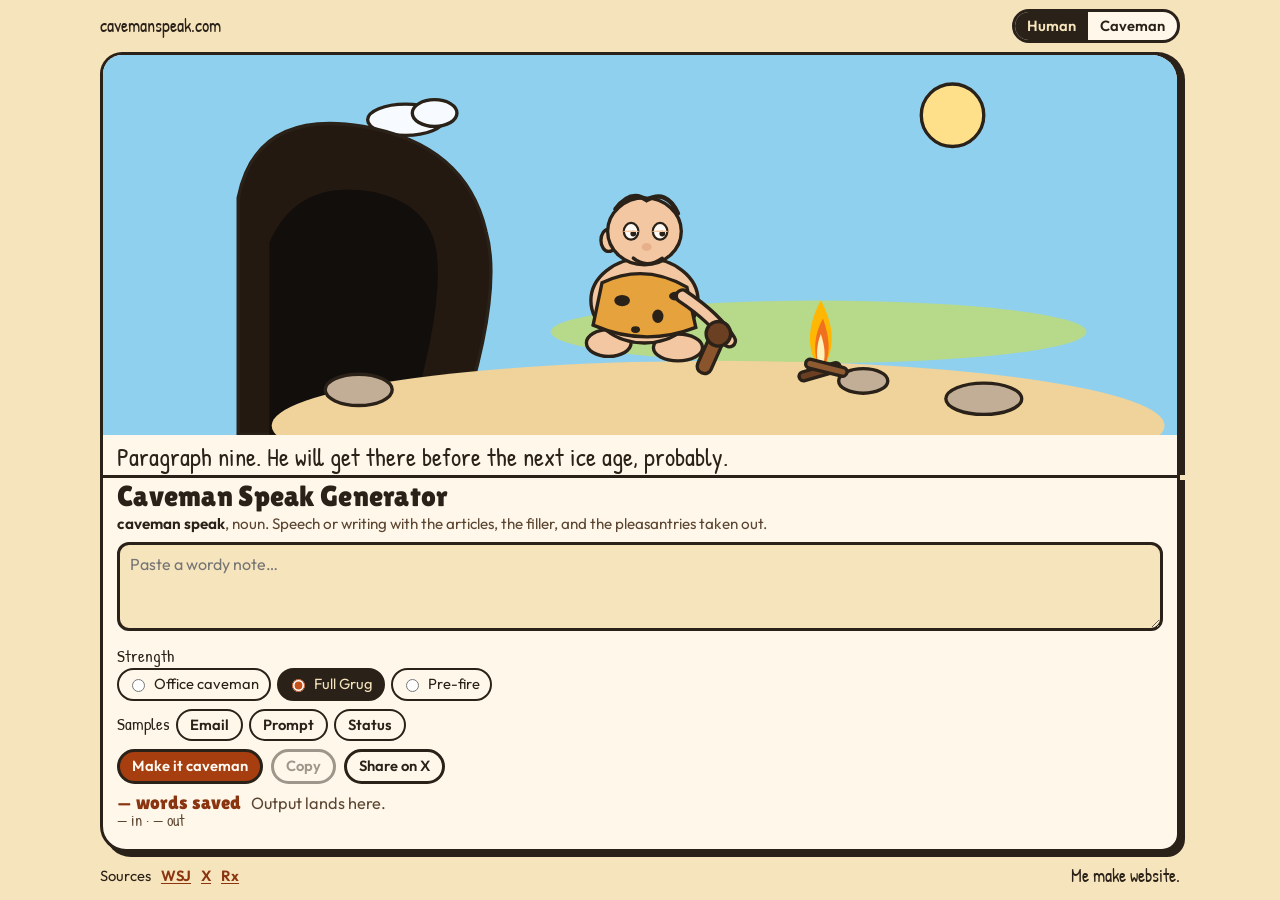
==== commit 31767205: "Make the generator speak in three strengths. Office caveman drops the filler, Full Grug breaks the n" ====
--- a/cavemanspeak/index.html
+++ b/cavemanspeak/index.html
@@ -163,17 +163,14 @@
             <span class="say-caveman">Cut note</span>
           </button>
           <button type="button" class="btn ghost" id="copy-btn" disabled>Copy</button>
-          <a class="btn ghost" id="share-btn" href="https://x.com/intent/tweet?text=Small%20talk%20got%20smaller.%0A%0Ahttps%3A%2F%2Fcavemanspeak.com%2F" target="_blank" rel="noopener noreferrer">Share<span class="sr-only"> on X (opens in a new tab)</span></a>
+          <a class="btn ghost" id="share-btn" href="https://x.com/intent/tweet?text=Small%20talk%20got%20smaller.%0A%0Ahttps%3A%2F%2Fcavemanspeak.com%2F" target="_blank" rel="noopener noreferrer">Share on X<span class="sr-only"> (opens in a new tab)</span></a>
         </div>
 
         <div class="result" id="result">
           <p class="tally" id="tally">
-            <span id="count-in">—</span> in
-            <span aria-hidden="true">·</span>
-            <span id="count-out">—</span> out
-            <span aria-hidden="true">·</span>
-            <span id="count-cut">—</span> cut
-            <span class="sr-only">words. This counts words, not model tokens.</span>
+            <span class="saved"><span id="count-cut">—</span> <span class="say-human">words saved</span><span class="say-caveman">word saved</span></span>
+            <span class="flow"><span id="count-in">—</span> in · <span id="count-out">—</span> out</span>
+            <span class="sr-only">Word count. Words saved is words in minus words out.</span>
           </p>
           <p id="toy-out" aria-live="polite"></p>
         </div>
--- a/cavemanspeak/styles.css
+++ b/cavemanspeak/styles.css
@@ -362,10 +362,22 @@
 }
 
 .tally {
+  display: flex;
+  flex-direction: column;
+  line-height: 1.05;
+  white-space: nowrap;
+}
+
+.saved {
+  font-family: var(--display);
+  font-size: 1.2rem;
+  color: var(--clay-deep);
+}
+
+.flow {
   font-family: var(--hand);
-  font-size: 1.05rem;
-  white-space: nowrap;
-  color: var(--clay-deep);
+  font-size: 1rem;
+  color: var(--muted);
 }
 
 #toy-out {
@@ -513,12 +525,26 @@
   }
 
   .art {
-    min-height: 190px;
-    flex-basis: 200px;
+    min-height: 172px;
+    flex-basis: 180px;
+  }
+
+  .sheet {
+    padding-bottom: 8px;
+  }
+
+  form {
+    gap: 6px;
+  }
+
+  .foot {
+    min-height: 36px;
+    padding-bottom: 4px;
   }
 
   main {
     width: min(1080px, calc(100% - 16px));
+    margin-bottom: 4px;
   }
 }
 
